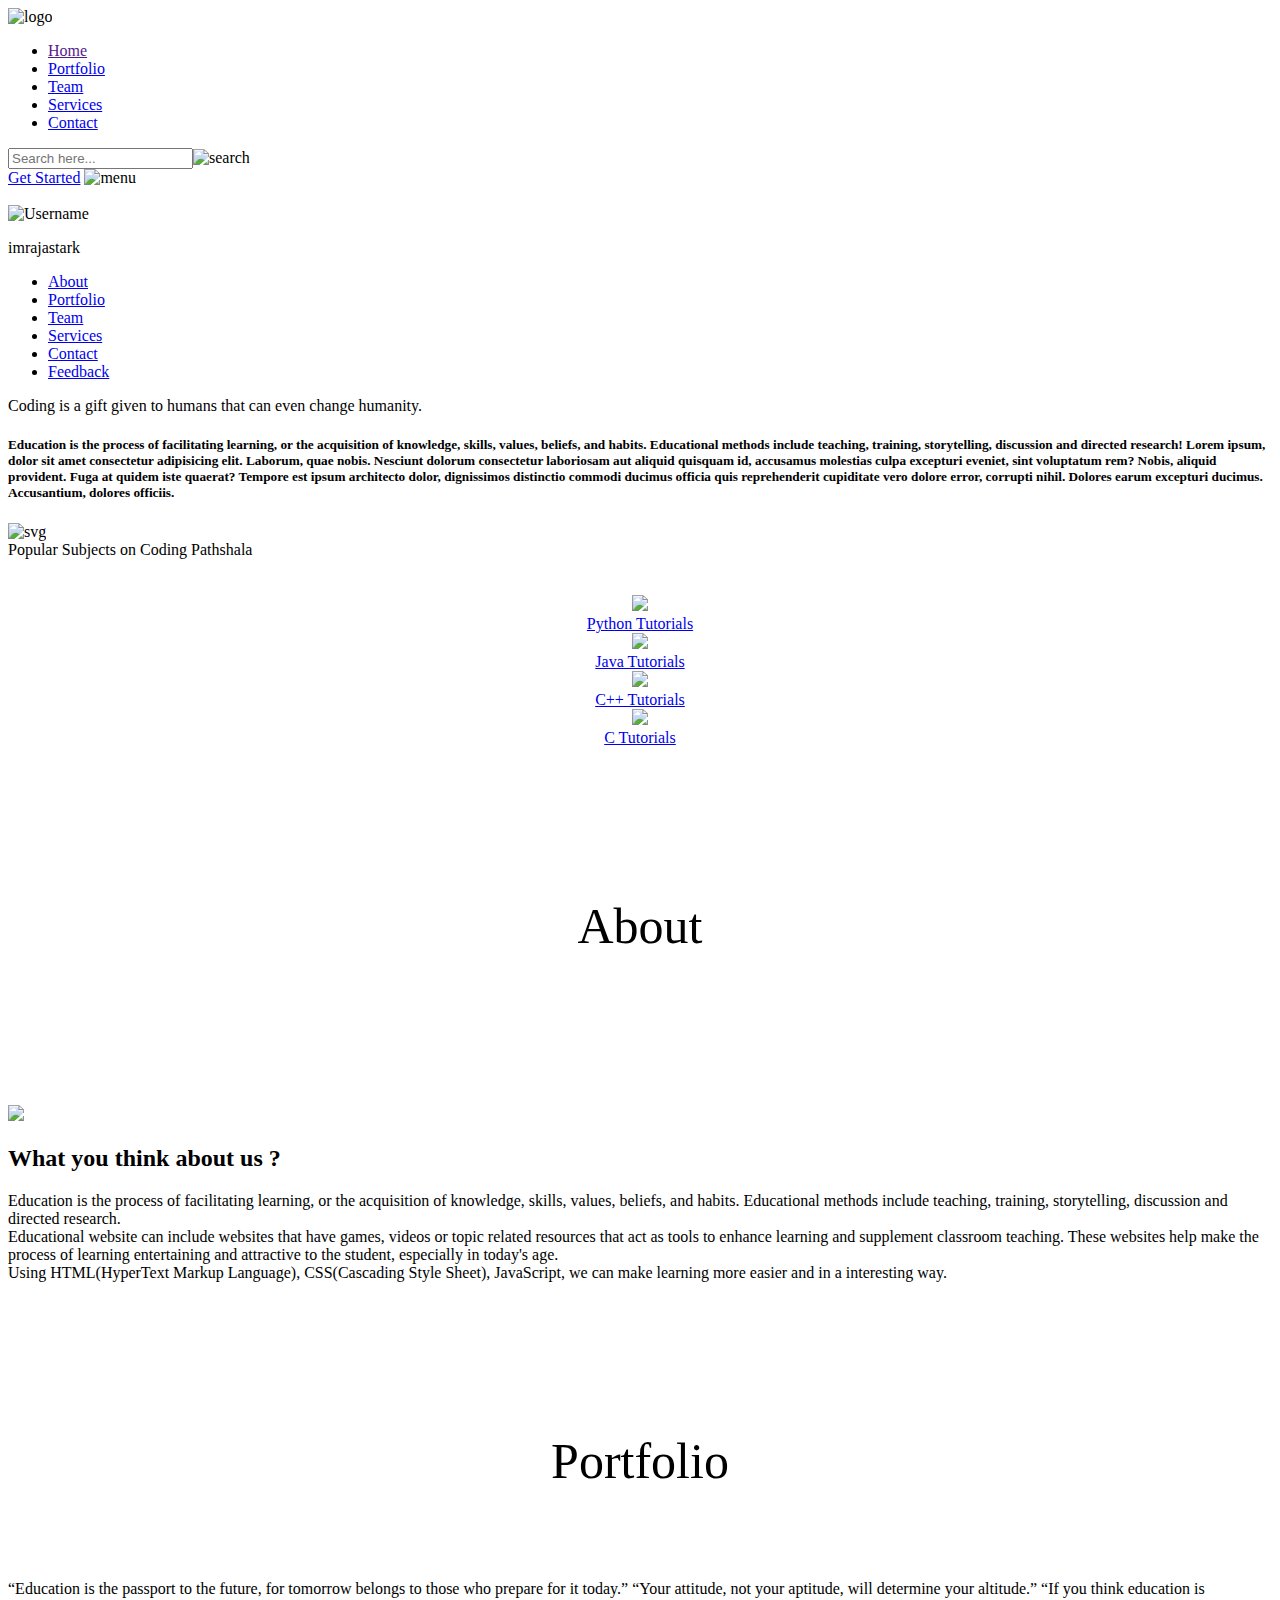
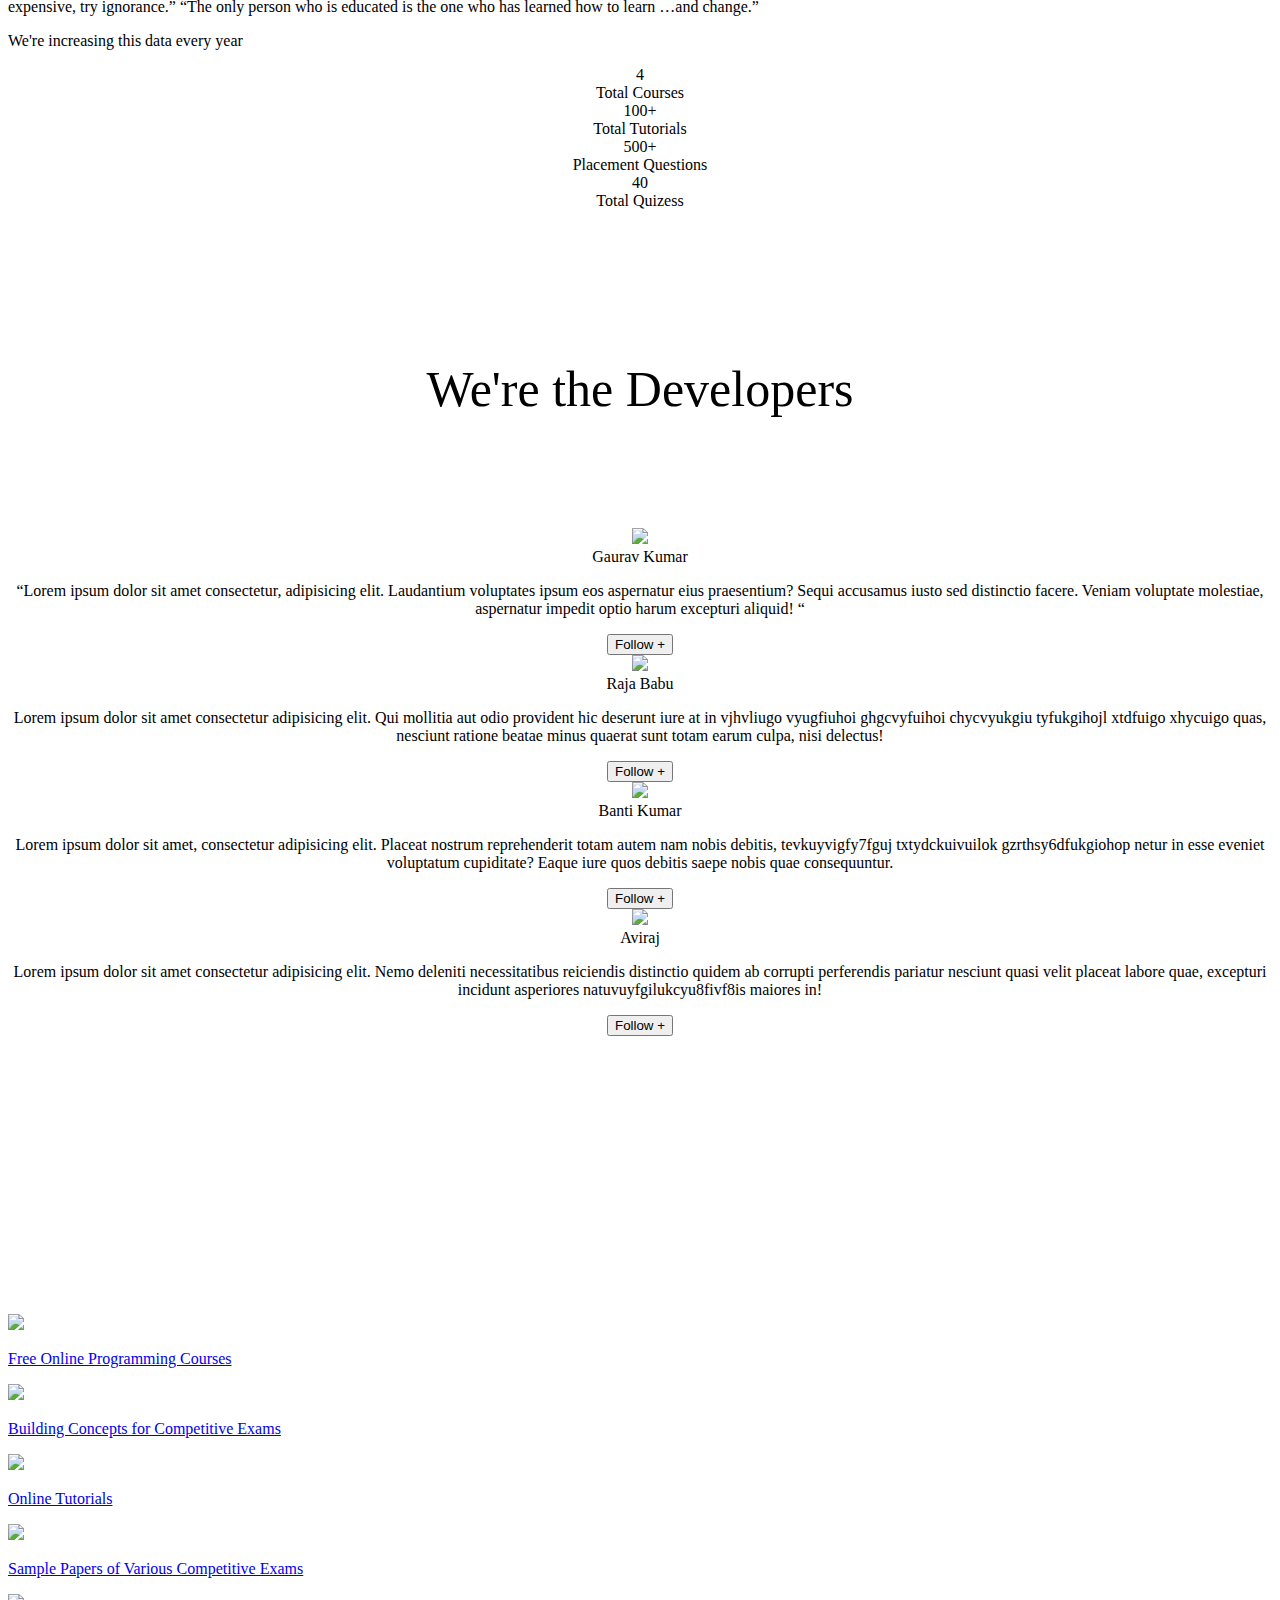
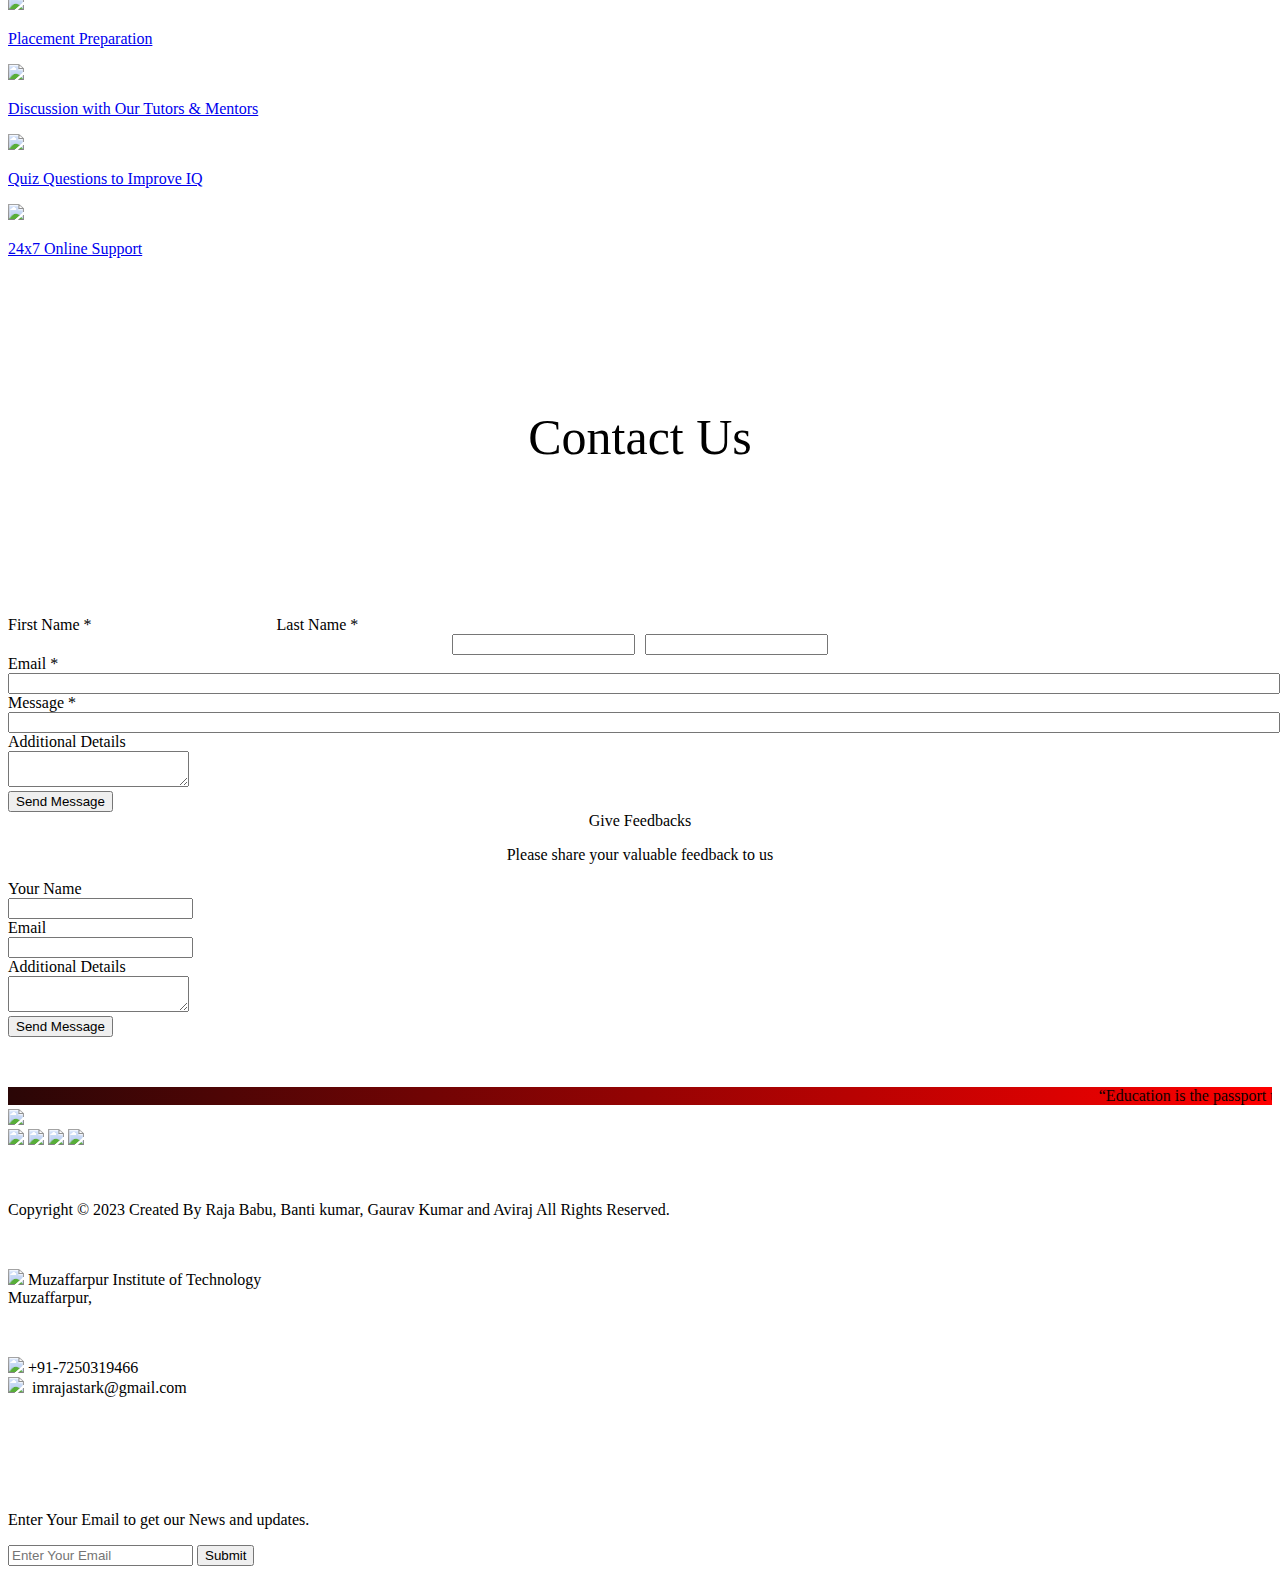
==== index.html @ 5ac7c415 "Create index.html" ====
<!DOCTYPE html>
<html lang="en">

<head>
	<link rel="shortcut icon" href="images/logo1.png" type="png">
	<meta charset="UTF-8">
	<meta http-equiv="X-UA-Compatible" content="IE=edge">
	<meta name="viewport" content="width=device-width, initial-scale=1.0">
	<title>Coding Pathshala</title>
	<link rel="stylesheet" href="style.css">
	<script type="text/javascript" src="fun.js"></script>
</head>

<body>
	<!-- Navigation Bar -->
	<header id="header">
		<nav>
			<div class="logo"><img src="images/logo1.png" alt="logo"></div>
			<ul>
				<li><a class="active" href="">Home</a></li>
				<li><a href="#portfolio_section">Portfolio</a></li>
				<li><a href="#team_section">Team</a></li>
				<li><a href="#services_section">Services</a></li>
				<li><a href="#contactus_section">Contact</a></li>
			</ul>
			<div class="srch"><input type="text" class="search" placeholder="Search here..."><img
					src="images/icons/search.png" alt="search" onclick=slide()></div>
			<a class="get-started" href="login.html">Get Started</a>
			<img src="images/icons/menu.png" class="menu" onclick="sideMenu(0)" alt="menu">
		</nav>

		<div class="side-menu" id="side-menu">
			<div class="close" onclick="sideMenu(1)"><img src="images/icons/close.png" alt=""></div>
			<div class="user">
				<img src="images/raja.jpg" alt="Username">
				<p>imrajastark</p>
			</div>
			<ul>
				<li><a href="#about_section">About</a></li>
				<li><a href="#portfolio_section">Portfolio</a></li>
				<li><a href="#team_section">Team</a></li>
				<li><a href="#services_section">Services</a></li>
				<li><a href="#contactus_section">Contact</a></li>
				<li><a href="#feedBACK">Feedback</a></li>
			</ul>
		</div>

		<div class="head-container">
			<div class="quote">
				<p>Coding is a gift given to humans that can even change humanity.</p>
				<h5>Education is the process of facilitating learning, or the acquisition of knowledge, skills, values,
					beliefs, and habits. Educational methods include teaching, training, storytelling, discussion and
					directed research! Lorem ipsum, dolor sit amet consectetur adipisicing elit. Laborum, quae nobis.
					Nesciunt dolorum consectetur laboriosam aut aliquid quisquam id, accusamus molestias culpa excepturi
					eveniet, sint voluptatum rem? Nobis, aliquid provident.
					Fuga at quidem iste quaerat? Tempore est ipsum architecto dolor, dignissimos distinctio commodi
					ducimus officia quis reprehenderit cupiditate vero dolore error, corrupti nihil. Dolores earum
					excepturi ducimus. Accusantium, dolores officiis.</h5>
			</div>
			<div class="svg-image">
				<img src="images/third.jpg" alt="svg">
			</div>
		</div>


	</header>

	<!-- Some Popular Subjects -->
	<div class="title">
		<span>Popular Subjects on Coding Pathshala</span>
	</div>
	<br><br>
	<!--<div class="course">
		<center>
			<div class="cbox">
				<div class="det"><a href="subjects/python.html"><img src="images/subjects/python.png">Python
						Programming</a>
				</div>
				<div class="det"><a href="subjects/java.html"><img src="images/subjects/java.png">Java Programming</a>
				</div>
				<div class="det"><a href="subjects/c.html"><img src="images/subjects/c.png">C Programming </a></div>
				<div class="det"><a href="subjects/c++.html"><img src="images/subjects/c++.png">C++ Programming</a>
				</div>
			</div>
		</center>
		<div class="cbox">
			<div class="det"><a href="subjects/computer_courses.html"><img src="images/courses/computer.png">DSA Sheet
				</a></div>
			<div class="det"><a href="subjects/computer_courses.html#data"><img src="images/courses/data.png">Placement
					Questions</a></div>
			<div class="det"><a href="subjects/computer_courses.html#algo"><img src="images/courses/algo.png">Must Do
					100 Q</a></div>
			<div class="det det-last"><a href="subjects/computer_courses.html#projects"><img
						src="images/courses/projects.png">Quizes</a></div>
		</div>-->
	<div class="ccard">
		<center>
			<div class="ccardbox">
				<div class="dcard">
					<div class="fpart"><img src="images/subjects/python.png"></div>
					<a href="#">
						<div class="spart">Python Tutorials</div>
					</a>
				</div>
				<div class="dcard">
					<div class="fpart"><img src="images/subjects/java.png"></div>
					<a href="#">
						<div class="spart">Java Tutorials</div>
					</a>
				</div>
				<div class="dcard">
					<div class="fpart"><img src="images/subjects/c++.png"></div>
					<a href="#">
						<div class="spart">C++ Tutorials </div>
					</a>
				</div>
				<div class="dcard">
					<div class="fpart"><img src="images/subjects/c.png"></div>
					<a href="#">
						<div class="spart">C Tutorials</div>
					</a>
				</div>
			</div>

	</div>

	<!-- ABOUT -->
	<div class="diffSection" id="about_section">
		<center>
			<p style="font-size: 50px; padding: 100px">About</p>
		</center>
		<div class="about-content">
			<div class="side-image">
				<img class="sideImage" src="images/second.png">
			</div>
			<div class="side-text">
				<h2>What you think about us ?</h2>
				<p>Education is the process of facilitating learning, or the acquisition of knowledge, skills, values,
					beliefs, and habits. Educational methods include teaching, training, storytelling, discussion and
					directed research.<br> Educational website can include websites that have games, videos or topic
					related resources that act as tools to enhance learning and supplement classroom teaching. These
					websites help make the process of learning entertaining and attractive to the student, especially in
					today's age. <br>Using HTML(HyperText Markup Language), CSS(Cascading Style Sheet), JavaScript, we
					can make learning more easier and in a interesting way.</p>
			</div>
		</div>
	</div>
	<!-- PORTFOLIO -->
	<div class="diffSection" id="portfolio_section">
		<center>
			<p style="font-size: 50px; padding: 100px; padding-bottom: 40px;">Portfolio</p>
		</center>
		<div class="content">
			<p>
				“Education is the passport to the future, for tomorrow belongs to those who prepare for it today.” “Your
				attitude, not your aptitude, will determine your altitude.” “If you think education is expensive, try
				ignorance.” “The only person who is educated is the one who has learned how to learn …and change.”
			</p>
		</div>
	</div>
	<div class="extra">
		<p>We're increasing this data every year</p>
		<div class="smbox">
			<span>
				<center>
					<div class="data">4</div>
					<div class="det">Total Courses</div>
				</center>
			</span>
			<span>
				<center>
					<div class="data">100+</div>
					<div class="det">Total Tutorials</div>
				</center>
			</span>
			<span>
				<center>
					<div class="data">500+</div>
					<div class="det">Placement Questions</div>
				</center>
			</span>
			<span>
				<center>
					<div class="data">40</div>
					<div class="det">Total Quizess</div>
				</center>
			</span>
		</div>
	</div>

	<!-- TEAM -->
	<div class="diffSection" id="team_section">
		<center>
			<p style="font-size: 50px; padding-top: 100px; padding-bottom: 60px;">We're the Developers</p>
		</center>
		<div class="totalcard">
			<div class="card" id="card1">
				<center><img src="images/gaurav.jpg"></center>
				<center>
					<div class="card-title">Gaurav Kumar</div>
					<div id="detail">
						<p>“Lorem ipsum dolor sit amet consectetur, adipisicing elit. Laudantium voluptates ipsum eos
							aspernatur eius praesentium? Sequi accusamus iusto sed distinctio facere. Veniam voluptate
							molestiae, aspernatur impedit optio harum excepturi aliquid! “</p>
						<div class="duty"></div>
						<a href="#" target="_blank"><button class="btn-gaurav">Follow +</button></a>
					</div>
				</center>
			</div>
			<div class="card" id="card2">
				<center><img src="images/raja.jpg"></center>
				<center>
					<div class="card-title">Raja Babu</div>
					<div id="detail">
						<p>Lorem ipsum dolor sit amet consectetur adipisicing elit. Qui mollitia aut odio provident hic
							deserunt iure at in vjhvliugo vyugfiuhoi ghgcvyfuihoi chycvyukgiu tyfukgihojl xtdfuigo
							xhycuigo quas, nesciunt ratione beatae minus quaerat sunt totam earum culpa, nisi
							delectus!</p>
						<div class="duty"></div>
						<a href="https://www.linkedin.com/in/raja-babu-5819911a7/" target="_blank"><button
								class="btn-raja">Follow +</button></a>
					</div>
				</center>
			</div>
			<div class="card" id="card3">
				<center><img src="images/teghla.jpg"></center>
				<center>
					<div class="card-title">Banti Kumar</div>
					<div id="detail">
						<p>Lorem ipsum dolor sit amet, consectetur adipisicing elit. Placeat nostrum reprehenderit totam
							autem nam nobis debitis, tevkuyvigfy7fguj txtydckuivuilok gzrthsy6dfukgiohop netur in esse
							eveniet voluptatum cupiditate? Eaque iure quos
							debitis saepe nobis quae consequuntur.</p>
						<div class="duty"></div>
						<a href="https://www.linkedin.com/in/banti-kumar-35289a16a/" target="_blank"><button
								class="btn-banti">Follow +</button></a>
					</div>
				</center>
			</div>
			<div class="card" id="card4">
				<center><img src="images/aviraj.jpg"></center>
				<center>
					<div class="card-title">Aviraj</div>
					<div id="detail">
						<p>Lorem ipsum dolor sit amet consectetur adipisicing elit. Nemo deleniti necessitatibus
							reiciendis distinctio quidem ab corrupti perferendis pariatur nesciunt quasi velit placeat
							labore quae, excepturi incidunt asperiores natuvuyfgilukcyu8fivf8is maiores in!</p>
						<div class="duty"></div>
						<a href="https://www.linkedin.com/in/aviraj-982b0bab/" target="_blank"><button
								class="btn-aviraj">Follow +</button></a>
					</div>
				</center>
			</div>
		</div>
	</div>

	<!-- SERVICES -->
	<div class="service-swipe">
		<div class="diffSection" id="services_section">
			<center>
				<p style="font-size: 50px; padding: 80px; padding-bottom: 40px; color:white;">Services</p>
			</center>
		</div>
		<a href="#">
			<div class="s-card"><img src="images/icons/onilnecourses.jpg">
				<p>Free Online Programming Courses</p>
			</div>
		</a>
		<a href="#">
			<div class="s-card"><img src="images/icons/concepts.png">
				<p>Building Concepts for Competitive Exams</p>
			</div>
		</a>
		<a href="#">
			<div class="s-card"><img src="images/icons/tut.jpg">
				<p>Online Tutorials</p>
			</div>
		</a>
		<a href="#">
			<div class="s-card"><img src="images/icons/papers.png">
				<p>Sample Papers of Various Competitive Exams</p>
			</div>
		</a>
		<a href="#">
			<div class="s-card"><img src="images/icons/placement.png">
				<p>Placement Preparation</p>
			</div>
		</a>
		<a href="#contactus_section">
			<div class="s-card"><img src="images/icons/discussion.jpg">
				<p>Discussion with Our Tutors & Mentors</p>
			</div>
		</a>
		<a href="#">
			<div class="s-card"><img src="images/icons/quiz.webp">
				<p>Quiz Questions to Improve IQ</p>
			</div>
		</a>
		<a href="#">
			<div class="s-card"><img src="images/icons/support.png">
				<p>24x7 Online Support</p>
			</div>
		</a>
	</div>
	<!-- CONTACT US -->
	<div class="diffSection" id="contactus_section">
		<center>
			<p style="font-size: 50px; padding: 100px">Contact Us</p>
		</center>
		<div class="csec"></div>
		<div class="back-contact">
			<div class="cc">
				<form action="mailto:imrajastark@gmail.com" method="post" enctype="text/plain">
					<label>First Name <span class="imp">*</span></label><label style="margin-left: 185px">Last Name
						<span class="imp">*</span></label><br>
					<center>
						<input type="text" name="" style="margin-right: 10px; width: 175px" required="required"><input
							type="text" name="lname" style="width: 175px" required="required"><br>
					</center>
					<label>Email <span class="imp">*</span></label><br>
					<input type="email" name="mail" style="width: 100%" required="required"><br>
					<label>Message <span class="imp">*</span></label><br>
					<input type="text" name="message" style="width: 100%" required="required"><br>
					<label>Additional Details</label><br>
					<textarea name="addtional"></textarea><br>
					<button type="submit" id="csubmit">Send Message</button>
				</form>
			</div>
		</div>
	</div>

	<!-- FEEDBACK -->
	<div class="title2" id="feedBACK">
		<center><span>Give Feedbacks</span></center>
		<div class="shortdesc2">
			<center>
				<p>Please share your valuable feedback to us</p>
			</center>
		</div>
	</div>

	<div class="feedbox">
		<div class="feed">
			<form action="mailto:imrajastark@gmail.com" method="post" enctype="text/plain">
				<label>Your Name</label><br>
				<input type="text" name="" class="fname" required="required"><br>
				<label>Email</label><br>
				<input type="email" name="mail" required="required"><br>
				<label>Additional Details</label><br>
				<textarea name="addtional"></textarea><br>
				<button type="submit" id="csubmit">Send Message</button>
			</form>
		</div>
	</div>

	<!-- Sliding Information -->
	<marquee style="background: linear-gradient(to right,rgb(42, 6, 6), red ); margin-top: 50px;" direction="left"
		onmouseover="this.stop()" onmouseout="this.start()" scrollamount="18">
		<div class="marqu">“Education is the passport to the future, for tomorrow belongs to those who prepare for it
			today.” “Your attitude, not your aptitude, will determine your altitude.” “If you think education is
			expensive, try ignorance.” “The only person who is educated is the one who has learned how to learn …and
			change.”</div>
	</marquee>
	<!-- FOOTER -->
	<footer>
		<div class="footer-container">
			<div class="left-col">
				<img src="images/logo1.png" style="width: 200px;">
				<div class="logo"></div>
				<div class="social-media">
					<a href="#"><img src="images/icons/fb.webp"></a>
					<a href="#"><img src="images/icons/insta.webp"></a>
					<a href="#"><img src="images/icons/twitter.png"></a>
					<a href="#"><img src="images/icons/linkedin.png"></a>
				</div><br><br>
				<p class="rights-text">Copyright © 2023 Created By Raja Babu, Banti kumar, Gaurav Kumar and Aviraj All
					Rights Reserved.</p>
				<br>
				<p class="loc"><img src="images/icons/location.png"> Muzaffarpur Institute of Technology<br>Muzaffarpur,
					<Bihar-842003></Bihar-842003>
				</p>
				<br>
				<p class="phone"><img src="images/icons/phone.svg"> +91-7250319466<br><img
						src="images/icons/email.svg">&nbsp;
					imrajastark@gmail.com</p>
			</div>
			<div class="right-col">
				<h1 style="color: #fff">Latest Notifications</h1>
				<div class="border"></div><br>
				<p>Enter Your Email to get our News and updates.</p>
				<form class="newsletter-form">
					<input class="txtb" type="email" placeholder="Enter Your Email">
					<input class="btn" type="submit" value="Submit">
				</form>
			</div>
		</div>
	</footer>

</body>

</html>
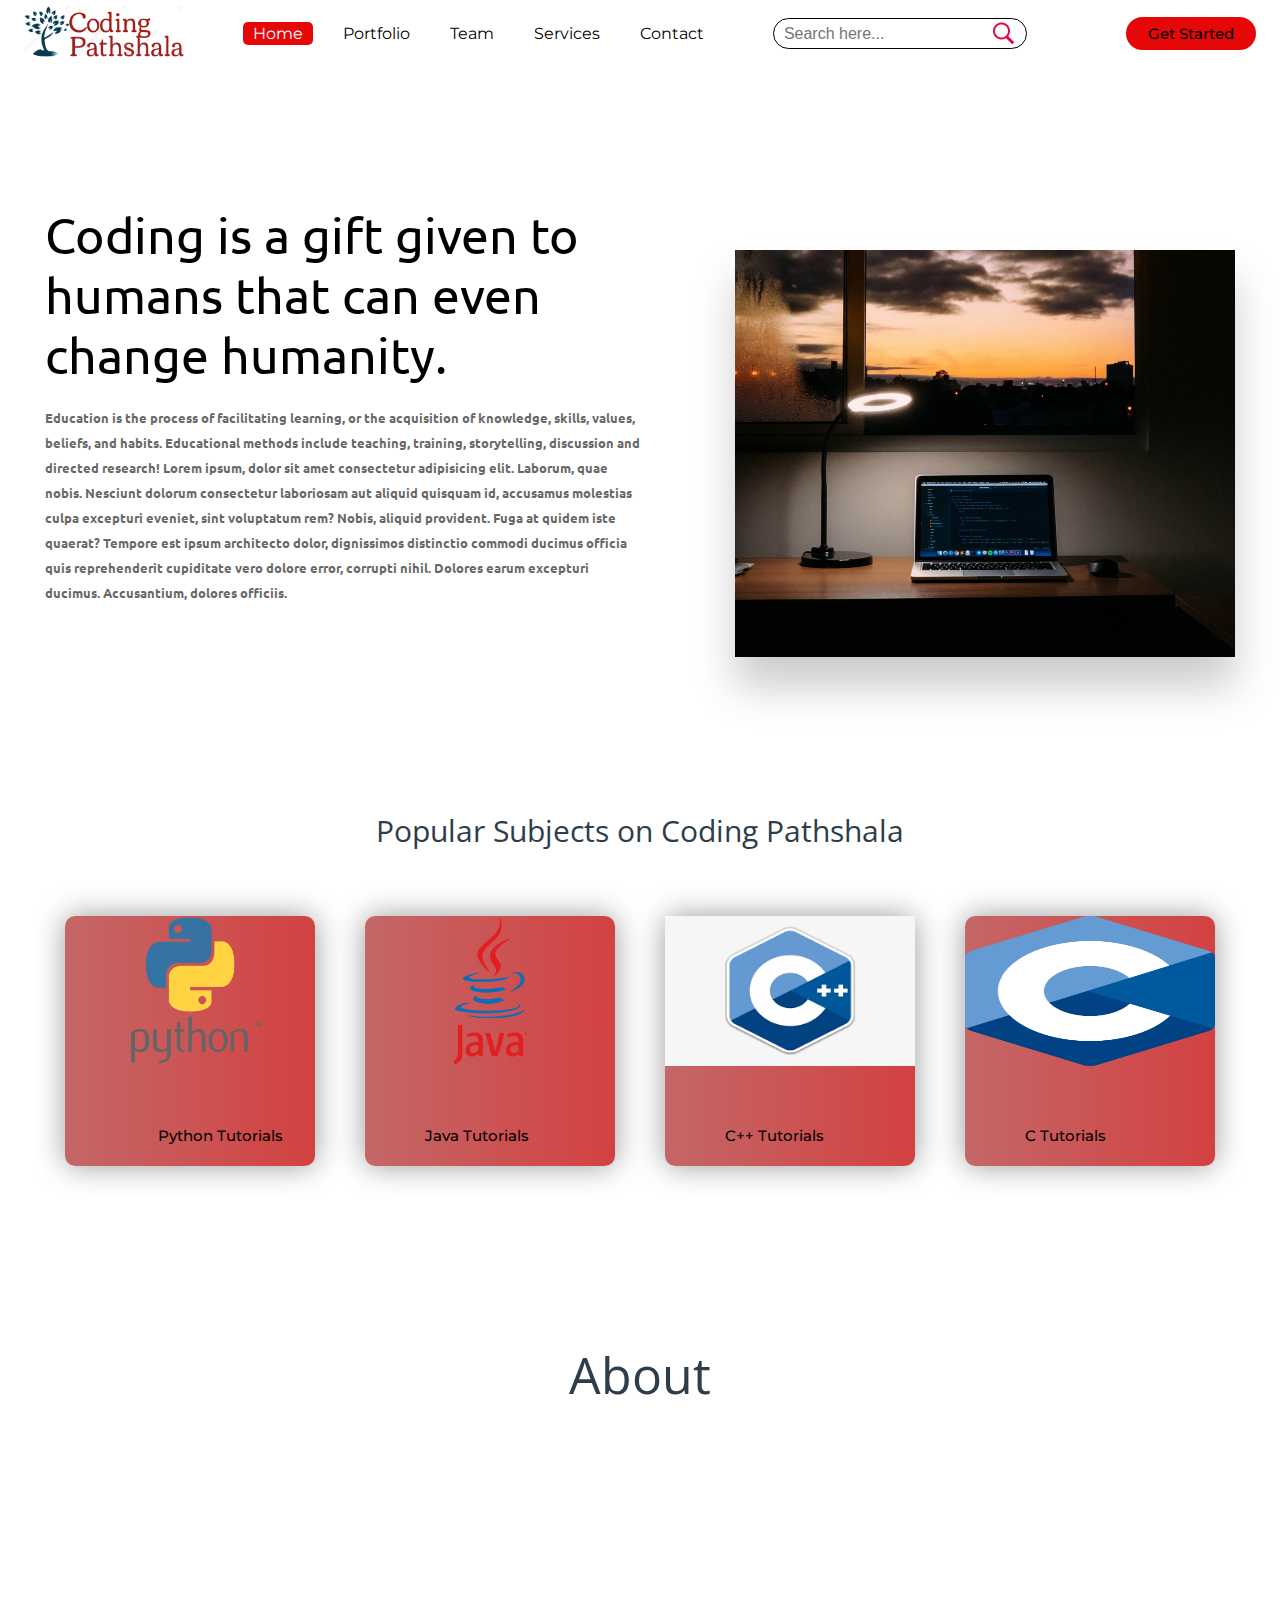
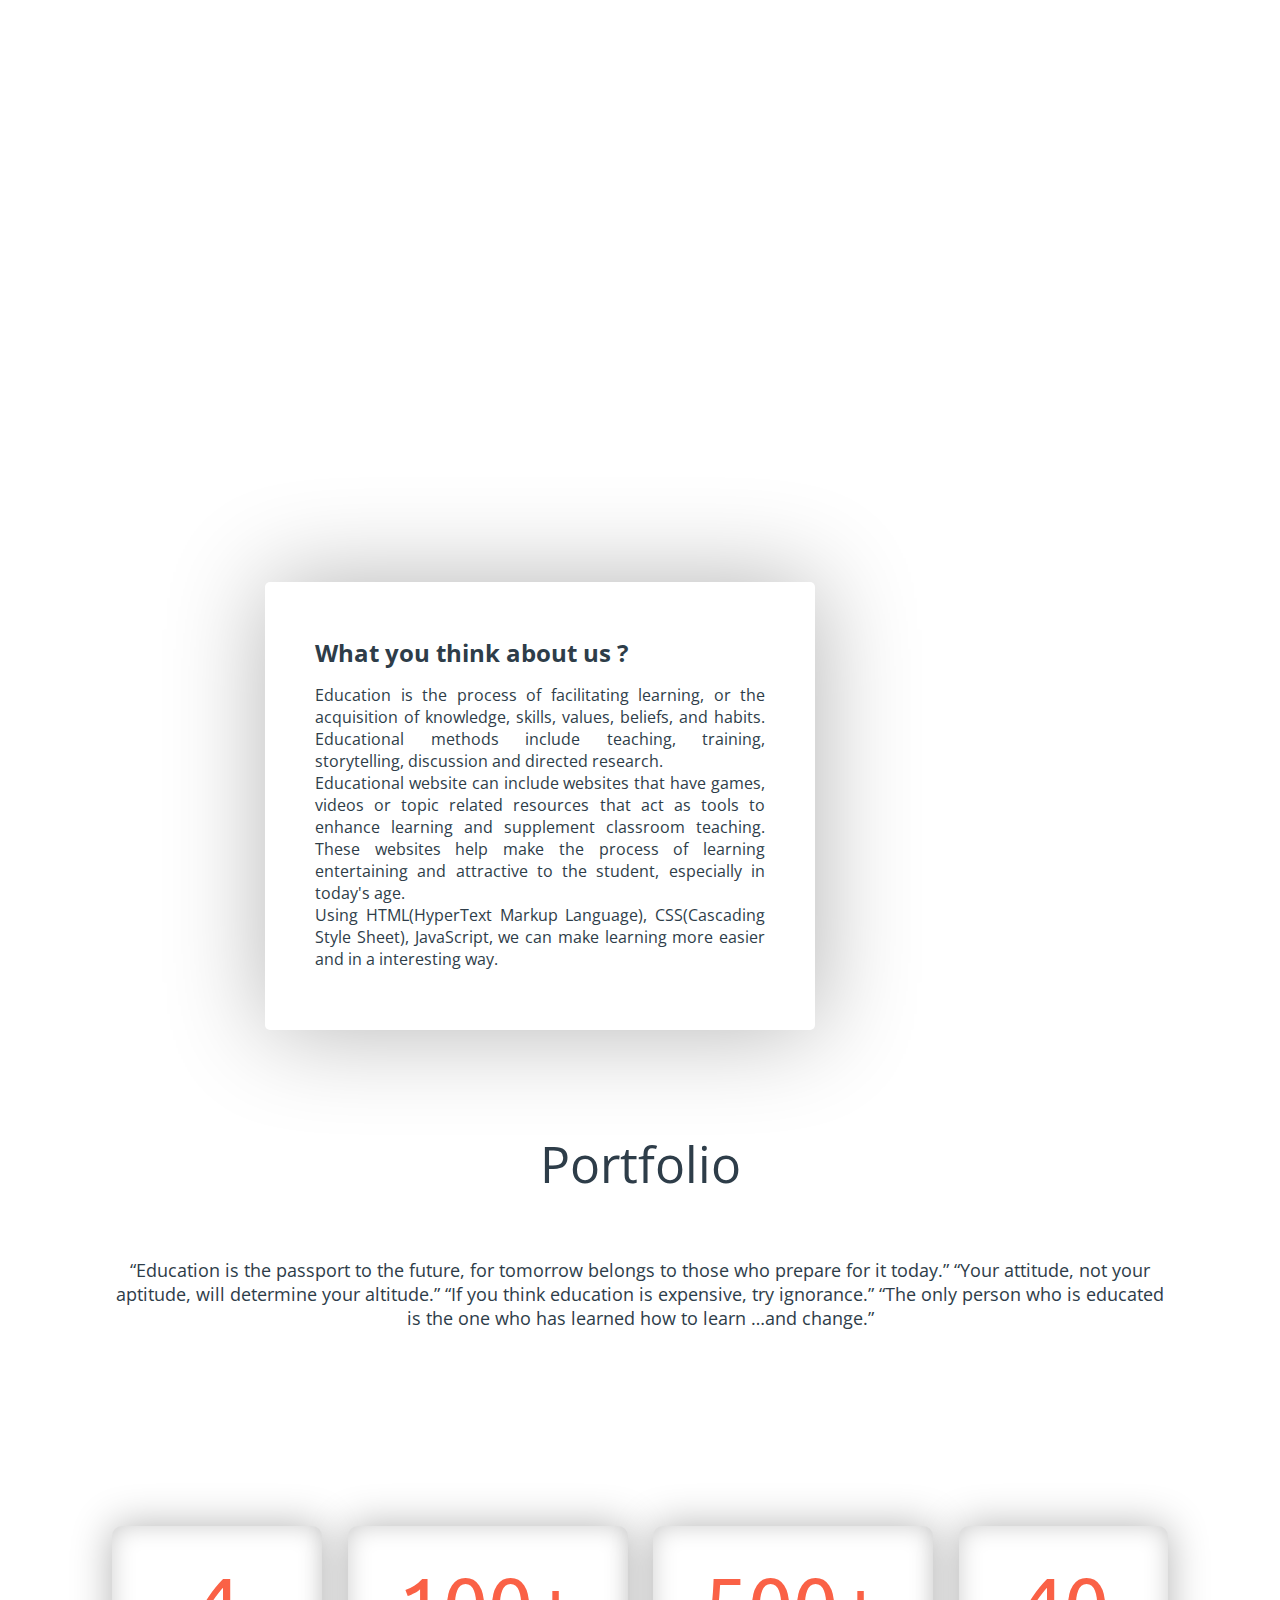
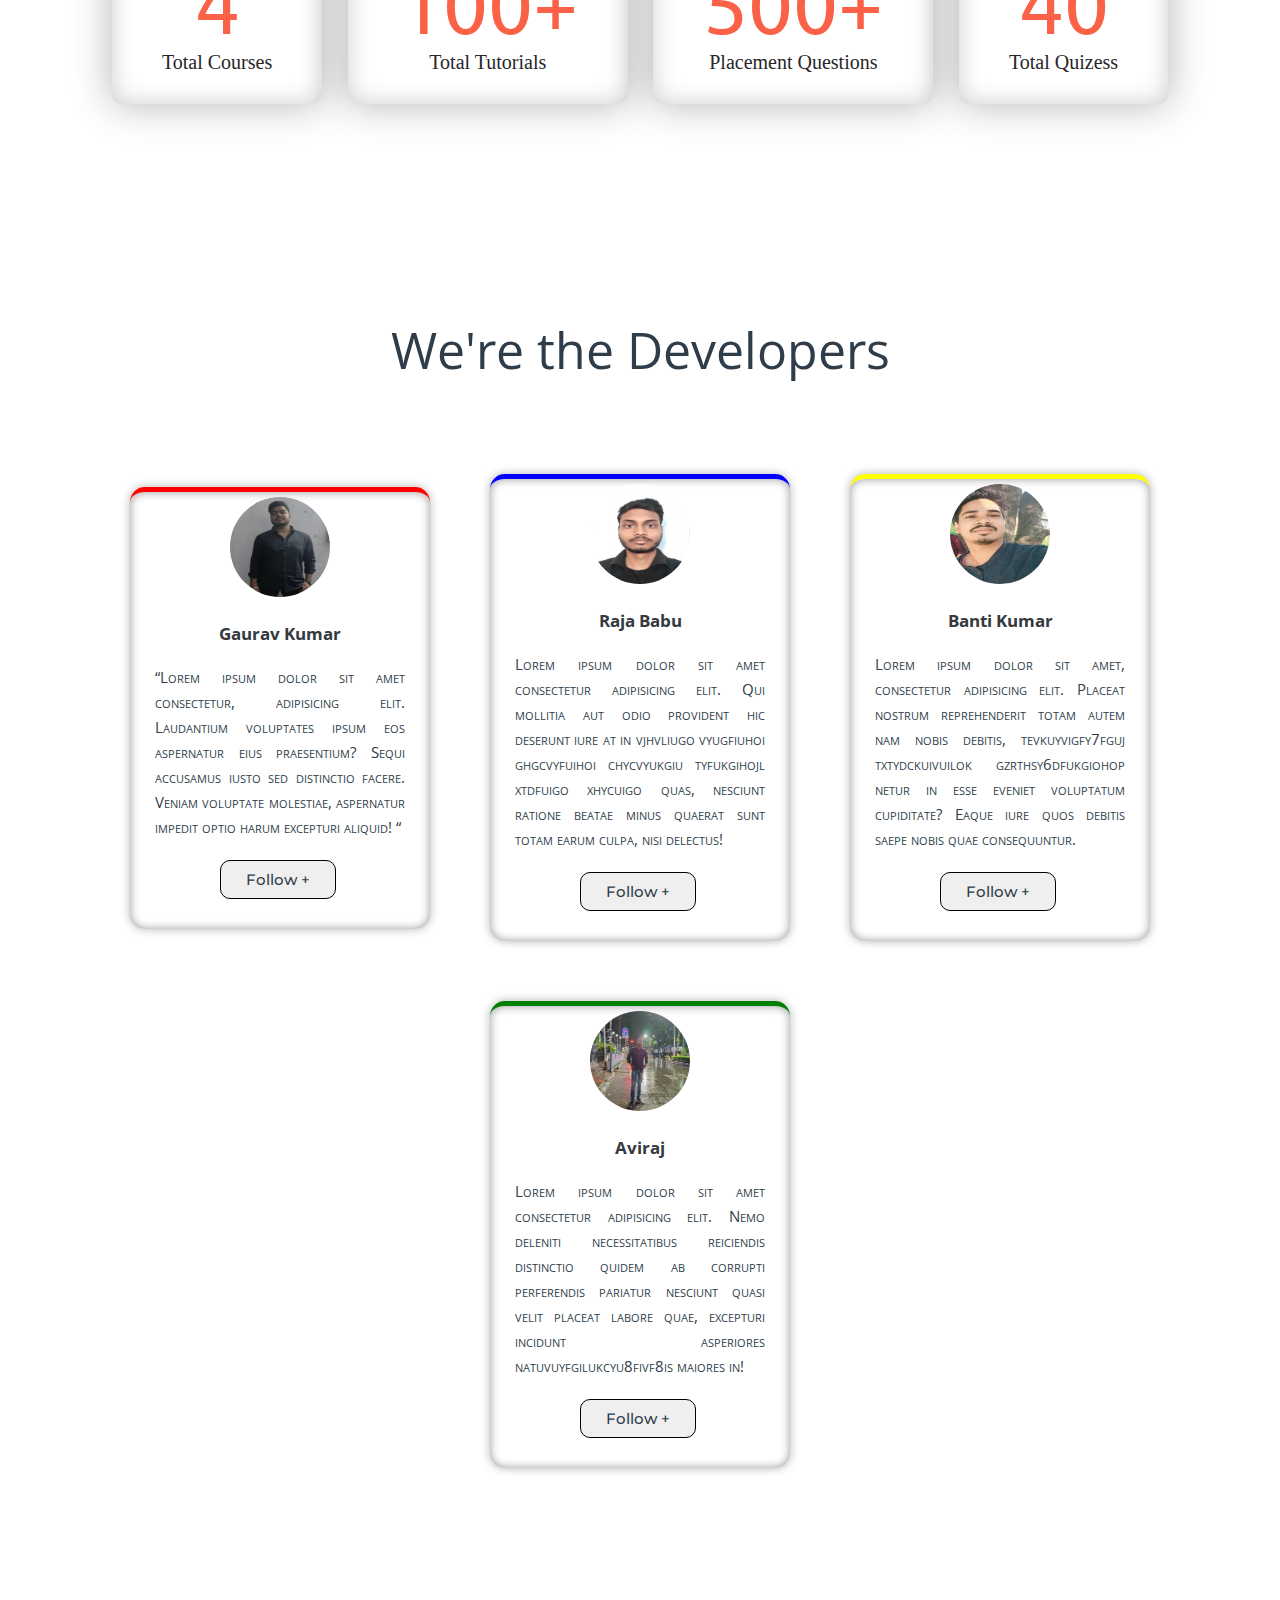
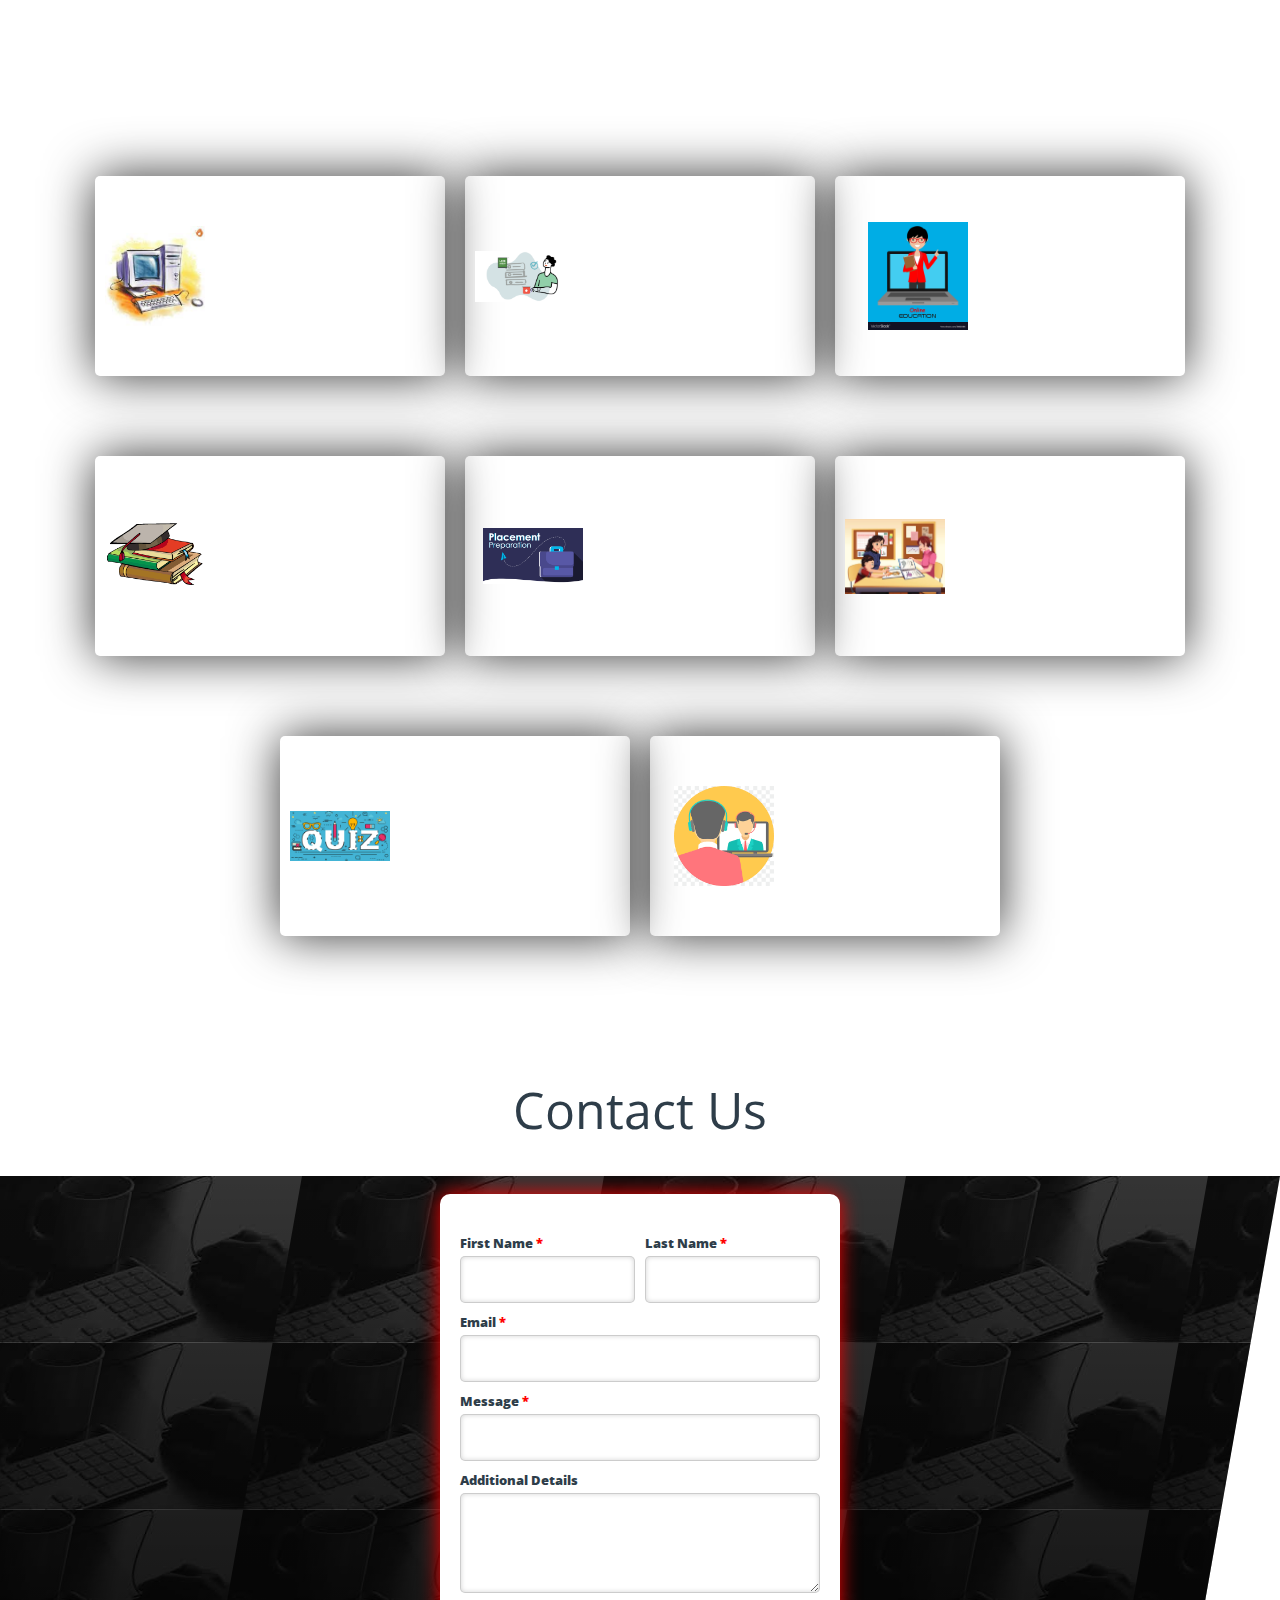
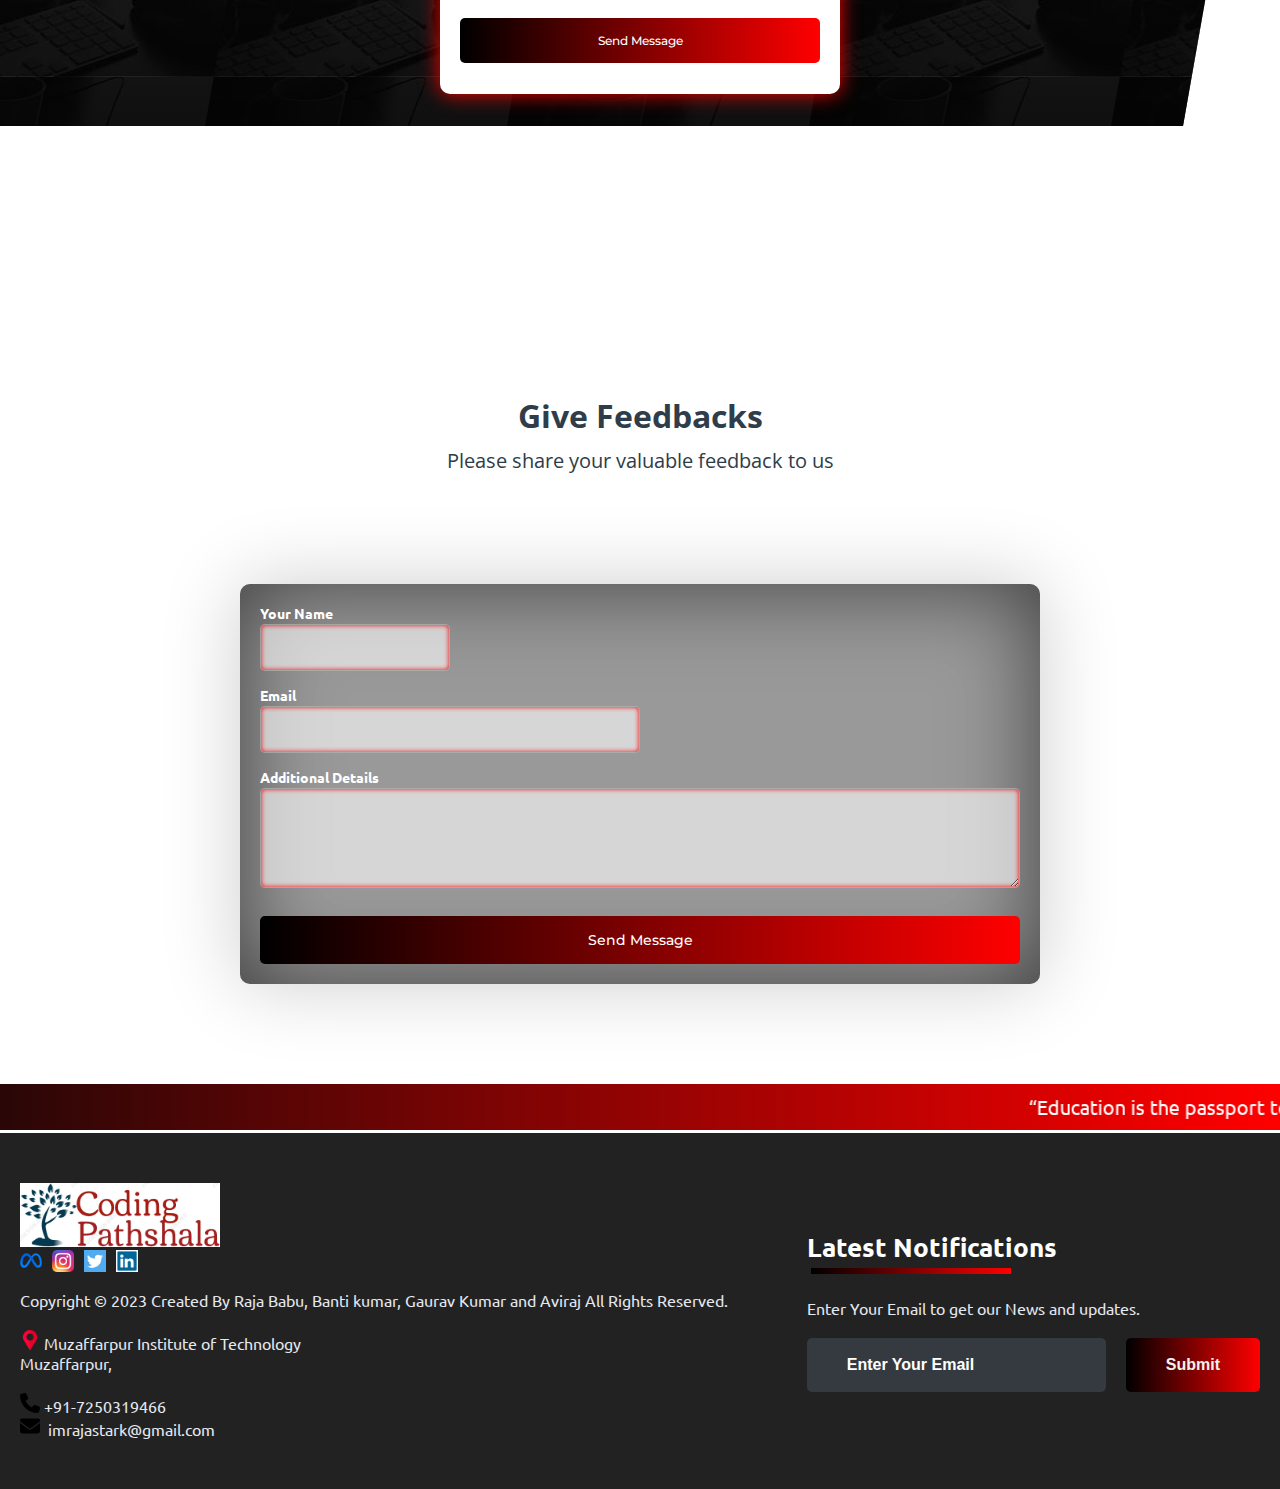
==== commit c4d5f97d: "Update index.html" ====
--- a/index.html
+++ b/index.html
@@ -14,37 +14,38 @@
 <body>
 	<!-- Navigation Bar -->
 	<header id="header">
-		<nav>
-			<div class="logo"><img src="images/logo1.png" alt="logo"></div>
-			<ul>
-				<li><a class="active" href="">Home</a></li>
-				<li><a href="#portfolio_section">Portfolio</a></li>
-				<li><a href="#team_section">Team</a></li>
-				<li><a href="#services_section">Services</a></li>
-				<li><a href="#contactus_section">Contact</a></li>
-			</ul>
-			<div class="srch"><input type="text" class="search" placeholder="Search here..."><img
-					src="images/icons/search.png" alt="search" onclick=slide()></div>
-			<a class="get-started" href="login.html">Get Started</a>
-			<img src="images/icons/menu.png" class="menu" onclick="sideMenu(0)" alt="menu">
-		</nav>
-
-		<div class="side-menu" id="side-menu">
-			<div class="close" onclick="sideMenu(1)"><img src="images/icons/close.png" alt=""></div>
-			<div class="user">
-				<img src="images/raja.jpg" alt="Username">
-				<p>imrajastark</p>
-			</div>
-			<ul>
-				<li><a href="#about_section">About</a></li>
-				<li><a href="#portfolio_section">Portfolio</a></li>
-				<li><a href="#team_section">Team</a></li>
-				<li><a href="#services_section">Services</a></li>
-				<li><a href="#contactus_section">Contact</a></li>
-				<li><a href="#feedBACK">Feedback</a></li>
-			</ul>
-		</div>
-
+		<header class="top">
+			<nav>
+				<div class="logo"><a href="index.html"><img src="images/logo1.png" alt="logo"></a></div>
+				<ul>
+					<li><a class="active" href="">Home</a></li>
+					<li><a href="#portfolio_section">Portfolio</a></li>
+					<li><a href="#team_section">Team</a></li>
+					<li><a href="#services_section">Services</a></li>
+					<li><a href="#contactus_section">Contact</a></li>
+				</ul>
+				<div class="srch"><input type="text" class="search" placeholder="Search here..."><img
+						src="images/icons/search.png" alt="search" onclick=slide()></div>
+				<a class="get-started" href="login.html">Get Started</a>
+				<img src="images/icons/menu.png" class="menu" onclick="sideMenu(0)" alt="menu">
+			</nav>
+
+			<div class="side-menu" id="side-menu">
+				<div class="close" onclick="sideMenu(1)"><img src="images/icons/close.png" alt=""></div>
+				<div class="user">
+					<img src="images/raja.jpg" alt="Username">
+					<p>imrajastark</p>
+				</div>
+				<ul>
+					<li><a href="#about_section">About</a></li>
+					<li><a href="#portfolio_section">Portfolio</a></li>
+					<li><a href="#team_section">Team</a></li>
+					<li><a href="#services_section">Services</a></li>
+					<li><a href="#contactus_section">Contact</a></li>
+					<li><a href="#feedBACK">Feedback</a></li>
+				</ul>
+			</div>
+		</header>
 		<div class="head-container">
 			<div class="quote">
 				<p>Coding is a gift given to humans that can even change humanity.</p>
@@ -66,58 +67,36 @@
 	</header>
 
 	<!-- Some Popular Subjects -->
-	<div class="title">
+	<div class="title" >
 		<span>Popular Subjects on Coding Pathshala</span>
 	</div>
 	<br><br>
-	<!--<div class="course">
-		<center>
-			<div class="cbox">
-				<div class="det"><a href="subjects/python.html"><img src="images/subjects/python.png">Python
-						Programming</a>
-				</div>
-				<div class="det"><a href="subjects/java.html"><img src="images/subjects/java.png">Java Programming</a>
-				</div>
-				<div class="det"><a href="subjects/c.html"><img src="images/subjects/c.png">C Programming </a></div>
-				<div class="det"><a href="subjects/c++.html"><img src="images/subjects/c++.png">C++ Programming</a>
-				</div>
-			</div>
-		</center>
-		<div class="cbox">
-			<div class="det"><a href="subjects/computer_courses.html"><img src="images/courses/computer.png">DSA Sheet
-				</a></div>
-			<div class="det"><a href="subjects/computer_courses.html#data"><img src="images/courses/data.png">Placement
-					Questions</a></div>
-			<div class="det"><a href="subjects/computer_courses.html#algo"><img src="images/courses/algo.png">Must Do
-					100 Q</a></div>
-			<div class="det det-last"><a href="subjects/computer_courses.html#projects"><img
-						src="images/courses/projects.png">Quizes</a></div>
-		</div>-->
 	<div class="ccard">
 		<center>
 			<div class="ccardbox">
 				<div class="dcard">
-					<div class="fpart"><img src="images/subjects/python.png"></div>
-					<a href="#">
-						<div class="spart">Python Tutorials</div>
+					<a href="python.html" target="_blank">
+						<div class="fpart"><img src="images/subjects/python.png"></div>
+
+						<center><div class="spart">Python Tutorials</div></center>
 					</a>
 				</div>
 				<div class="dcard">
 					<div class="fpart"><img src="images/subjects/java.png"></div>
-					<a href="#">
-						<div class="spart">Java Tutorials</div>
+					<a href="java.html" target="_blank">
+						<center><div class="spart">Java Tutorials</div></center>
 					</a>
 				</div>
 				<div class="dcard">
 					<div class="fpart"><img src="images/subjects/c++.png"></div>
-					<a href="#">
-						<div class="spart">C++ Tutorials </div>
+					<a href="c++.html" target="_blank">
+						<center><div class="spart">C++ Tutorials </div></center>
 					</a>
 				</div>
 				<div class="dcard">
 					<div class="fpart"><img src="images/subjects/c.png"></div>
-					<a href="#">
-						<div class="spart">C Tutorials</div>
+					<a href="c.html" target="_blank">
+						<center><div class="spart">C Tutorials</div></center>
 					</a>
 				</div>
 			</div>
@@ -127,11 +106,11 @@
 	<!-- ABOUT -->
 	<div class="diffSection" id="about_section">
 		<center>
-			<p style="font-size: 50px; padding: 100px">About</p>
+			<p style="font-size: 50px; padding-top: 150px;">About</p>
 		</center>
 		<div class="about-content">
 			<div class="side-image">
-				<img class="sideImage" src="images/second.png">
+				<img class="sideImage" src="images/front.jpg">
 			</div>
 			<div class="side-text">
 				<h2>What you think about us ?</h2>
@@ -145,6 +124,7 @@
 			</div>
 		</div>
 	</div>
+
 	<!-- PORTFOLIO -->
 	<div class="diffSection" id="portfolio_section">
 		<center>
--- a/style.css
+++ b/style.css
@@ -0,0 +1,965 @@
+@import url('https://fonts.googleapis.com/css2?family=Ubuntu:wght@300&display=swap');
+@import url('https://fonts.googleapis.com/css?family=Montserrat:500&display=swap');
+@import url('https://fonts.googleapis.com/css?family=Dancing+Script&display=swap');
+@import url('https://fonts.googleapis.com/css?family=Open+Sans&display=swap');
+
+* {
+    box-sizing: border-box;
+    margin: 0;
+    padding: 0;
+}
+
+html {
+    scroll-behavior: smooth;
+}
+
+body {
+    background: white;
+    font-family: 'Ubuntu', sans-serif;
+}
+
+.logo img {
+    width: 160px;
+    cursor: pointer;
+    transition: all 1s;
+}
+
+nav {
+
+    top: 0;
+    position: fixed;
+    display: flex;
+    width: 100%;
+    z-index: 1000;
+    background: white;
+    justify-content: space-around;
+    transition: 1.5s;
+    align-items: center;
+    font-size: 16px;
+    font-weight: 800;
+
+}
+
+nav ul {
+    display: flex;
+    align-items: center;
+    padding-top: 15px;
+    padding-bottom: 15px;
+}
+
+nav ul li {
+    list-style: none;
+    margin: 7px 10px;
+}
+
+nav ul li a {
+    padding: 2px 10px;
+    color: black;
+    cursor: pointer;
+    transition: .5s;
+    text-decoration: none;
+    font-size: 16px;
+    font-weight: 400;
+
+}
+
+nav ul li a:hover {
+    color: #fff;
+    border-radius: 5px;
+    background: #e60808;
+}
+
+.active {
+    color: #fff;
+    border-radius: 5px;
+    background: #e60808;
+}
+.srch {
+	padding: 2px 10px;
+	display: flex;
+	/* align-items: center; */
+	justify-content: center;
+	/* background: #0066ff; */
+	border: 1px solid;
+	border-radius: 20px;
+}
+.srch img {
+	width: 25px;
+	cursor: pointer;
+    color: white;
+}
+.srch .search {
+	/* padding: 2px 10px; */
+	outline: none;
+	border: none;
+	background: transparent;
+    font-size: 16px;
+    color: white;
+}
+
+.get-started {
+	margin-left: 50px;
+	padding: 5px 20px;
+	border: 2px solid #e60808;
+	border-radius: 20px;
+	text-decoration: none;
+	
+	transition: .5s;
+	background-color: #e60808;
+	color: black;
+}
+.get-started:hover {
+    color: #fff;
+    border-radius: 5px;
+    background: #e60808;
+}
+a, button {
+	float: left;
+	font-family: "Montserrat", "Ubuntu";
+	font-weight: 500;
+	font-size: 15px;
+	color: #2E3D49;
+	display: block;
+	text-decoration: none;
+	text-align: center;
+	}
+	
+/* Container */
+.head-container {
+	margin-top: 250px;
+	display: flex;
+	flex-wrap: wrap;
+	align-items: center;
+	justify-content: space-around;
+}
+.quote {
+	width: 600px;
+	transform: translateY(-50px);
+}
+.quote h5 {
+	margin-top: 20px;
+	color: #0009;
+	line-height: 25px;
+}
+.quote p {
+	font-size: 50px;
+	color: black;
+}
+.svg-image img{
+	width: 500px;
+	filter: drop-shadow(0 30px 20px rgba(0,0,0,0.2));
+}
+
+/* SIDE MENU */
+.menu {
+	cursor: pointer;
+	width: 25px;
+	display: none;
+}
+.side-menu {
+	width: 100%;
+	height: 100%;
+	background:  #e60808;
+	position: absolute;
+	top: 0;
+	transition: .8s;
+	z-index: 2000;
+	transform: translateX(-100%);
+}
+.side-menu ul {
+	margin-top: 35%;
+	display: flex;
+	flex-direction: column;
+	justify-content: center;
+	/* background: #FA4B37; */
+}
+.side-menu ul li {
+	list-style: none;
+	/* background: #009900; */
+	display: flex;
+	justify-content: center;
+	align-items: center;
+	/* border-bottom: 1px solid #fff; */
+	/* padding: 10px 0px; */
+}
+.side-menu ul li:hover a{
+	background: #fff;
+	color: #DF2771;
+}
+.side-menu ul li a{
+	color: #FFF;
+	width: 100%;
+	font-size: 1em;
+	/* background: #2E3D49; */
+	text-decoration: none;
+	padding: 15px 0px;
+}
+.close img{
+	float: right;
+	width: 35px;
+	cursor: pointer;
+	margin: 10px;
+}
+.user {
+	display: flex;
+	justify-content: center;
+	align-items: center;
+	margin-top: 10%;
+}
+.user img {
+	width: 60px;
+	border-radius: 50%;
+	border: 2px solid #fff;
+	filter: drop-shadow(0 10px 20px #0004);
+	margin-right: 30px;
+	cursor: pointer;
+}
+.user p {
+	color: #fff;
+	cursor: pointer;
+}
+.user img, .user p {
+	opacity: 1;
+}
+/*Common things in all sections*/
+#about_section, #portfolio_section, #team_section, #services_section, #contactus_section {
+	font-family: 'Open Sans', sans-serif;
+	color: #2E3D49;
+	position: relative;
+}
+.diffSection {
+	width: 100%;
+	/*position: relative;*/
+	justify-content: center;
+	align-items: center;
+}
+.diffSection .content {
+	margin: 10px;
+	text-align: center;
+	padding: 10px 100px;
+	font-size: 1.1em;
+}
+
+
+/*Title of Subjects*/
+.title {
+    margin-top: 150px; 
+   font-family: 'Open Sans', sans-serif;
+   font-size: 30px;
+   text-align: center;
+   color: #2E3D49;
+}
+/*Subjects*/
+/*.cbox {
+	position: relative;
+	width: 100%;
+	display: inline-flex;
+	flex-wrap: wrap;
+	justify-content: center;
+}
+.cbox .det {
+	width: 250px;
+	height: 80px;
+	margin: 10px;
+	background: #fff;
+	cursor: pointer;
+}
+.cbox .det a{
+	justify-content: space-around;
+	width: 250px;
+	padding: 28px;
+	border-radius: 10px;
+	border: 1px solid #FA4B37;
+	font-size: 15px;
+	color: #272529;
+	font-family: cursive;
+	text-decoration: none;
+}
+.cbox .det a:hover {
+	background: linear-gradient(to right, #FA4B37, #DF2771);
+	color: white;
+}
+.cbox .det a:hover img{
+	filter: brightness(100);
+}
+.cbox img {
+	width: 20px;
+	margin-right: 20px;
+}
+.cbox {
+	position: relative;
+	width: 100%;
+	display: inline-flex;
+	flex-wrap: wrap;
+	justify-content: center;
+}
+.cbox .det {
+	width: 250px;
+	height: 80px;
+	margin: 10px;
+	background: #fff;
+	cursor: pointer;
+}
+.cbox .det a{
+	justify-content: space-around;
+	width: 250px;
+	padding: 28px;
+	border-radius: 10px;
+	border: 1px solid #FA4B37;
+	font-size: 15px;
+	color: #272529;
+	font-family: cursive;
+	text-decoration: none;
+}
+.cbox .det a:hover {
+	background: linear-gradient(to right, #FA4B37, #DF2771);
+	color: white;
+}
+.cbox .det a:hover img{
+	filter: brightness(100);
+}
+.cbox img {
+	width: 20px;
+	margin-right: 20px;
+}
+*/
+.ccard {
+	display: flex;
+	flex-wrap: wrap;
+	justify-content: center;
+	align-items: center;
+}
+.ccardbox {
+	display: flex;
+	flex-wrap: wrap;
+	justify-content: center;
+}
+
+.dcard {
+	margin: 25px;
+	width: 250px;
+	height: 250px;
+	background: linear-gradient(to right,rgb(196, 103, 103),rgb(211, 65, 65));
+	border-radius: 10px;
+	box-shadow: 0 0 30px rgba(0,0,0,0.4);
+}
+
+.dcard .fpart {
+	width: inherit;
+	height: 150px;
+	color: #000;
+	text-align: center;
+	overflow: hidden;
+}
+.dcard .fpart img {
+	width: 100%;
+	height: 100%;
+}
+
+.dcard .spart {
+	padding: 20px;
+	padding-top: 60px;
+	padding-right: 0px;
+	padding-left: 60px;
+	color:black;
+	text-align: center;
+	cursor: pointer;
+}
+.dcard:hover .fpart img{
+	transition: .8s ease;
+	transform: scale(1.2);
+}
+
+/*Small Titles for  Topics*/
+.title2 {
+	position: relative;
+	padding-top: 150px;
+	margin-left: 100px;
+}
+.title2 span{
+	font-weight: 700;
+	font-family: 'Open Sans', sans-serif;
+	font-size: 30px;
+	color: #2E3D49;
+}
+.title2 .shortdesc2 {
+	padding: 10px;
+	font-family: 'Open Sans', sans-serif;
+	font-size: 15px;
+	color: #2E3D49;
+	margin-bottom: 10px;
+}
+
+/*ABOUT*/
+.about-content {
+	width: 100%;
+	position: relative;
+	justify-content: center;
+	flex-wrap: wrap;
+	display: flex;
+	align-items: center;
+}
+.about-content .side-text {
+	width: 550px;
+	padding: 50px 40px;
+	background: #fff;
+	box-shadow: 2px 0 100px rgba(0,0,0,0.3);
+	border-radius: 5px;
+	text-align: justify;
+	line-height: 22px;
+	opacity: 1;
+	transform: translateX(-100px);
+	transition: 1s ease-in-out;
+}
+.about-content .side-text-appear {
+	opacity: 1;
+	transform: translateX(0px);
+}
+.about-content .side-text h2 {
+	padding: 10px;
+}
+.about-content .side-text p {
+	padding: 10px;
+}
+.about-content .side-image img {
+	width: 90%;
+	border-radius: 5px;
+}
+.sideImage {
+	transform: translateX(100px);
+	opacity: 0;
+	transition: .8s ease-in-out;
+}
+.sideImage-appear {
+	opacity: 1;
+	transform: translateX(0px);
+}
+
+
+
+/*PORTFOLIO*/
+.diffSection .content p{
+    padding-bottom: 25px;
+}
+.extra {
+	width: 100%;
+}
+.extra p {
+	padding: 30px;
+	padding-bottom: 150px;
+	font-size: 50px;
+	text-align: center;
+	color: #fff;
+	background-image: linear-gradient(rgba(0,0,0,0),rgba(0,0,0,0.7)),url("images/second.jpg");
+	background-size: cover;
+	background-attachment: fixed;
+	font-family: cursive;
+	z-index: -9;
+}
+.smbox {
+	display: flex;
+	flex-wrap: wrap;
+	transform: translateY(-100px);
+	justify-content: center;
+}
+.smbox span {
+	margin: 1%;
+	background: #fff;
+	box-shadow: inset 0px 0px 25px rgba(0,0,0,0.2),
+						0 0 40px rgba(0,0,0,0.3);
+	border-radius: 10px;
+	padding: 30px 50px;
+	cursor: pointer;
+}
+.smbox span:hover {
+	transform: scale(1.3);
+	transition: .5s ease;
+}
+.smbox .data {
+	font-size: 80px;
+	color: #FA6146;	
+}
+.smbox .det {
+	font-size: 20px;
+	color: #272529;
+	font-family: cursive;
+}
+/* Team Section */
+.totalcard {
+	width: 100%;
+	display: flex;
+	flex-wrap: wrap;
+	align-items: center;
+	justify-content: center;
+	margin-bottom: 50px;
+}
+.totalcard .card {
+	margin: 30px;
+	width: 300px;
+	border-radius: 15px;
+	background: white;
+}
+.totalcard .card{
+	box-shadow: inset 0 0 10px rgba(0,0,0,0.4),
+					0 0 10px rgba(0,0,0,0.3);
+}
+#card1{
+	border-top: 5px solid red;
+}
+#card2{
+	border-top: 5px solid blue;
+}
+#card3{
+	border-top: 5px solid yellow;
+}
+#card4{
+	border-top: 5px solid green;
+}
+#card1:hover {
+	box-shadow: inset 0px 0px 10px red,
+				1px 1px 30px red;
+}
+#card2:hover {
+	box-shadow: inset 0px 0px 10px blue,
+				1px 1px 30px blue;
+}
+#card3:hover {
+	box-shadow: inset 0px 0px 10px yellow,
+				1px 1px 30px yellow;
+}
+#card4:hover {
+	box-shadow: inset 0px 0px 10px green,
+				1px 1px 30px green;
+}
+.totalcard .card img {
+	width: 100px;
+	height: 100px;
+	margin-top: 5px;
+	cursor: pointer;
+	border-radius: 50px;
+	transition-duration: .8s;
+}
+.totalcard .card img:hover {
+	transform: scale(3.5);
+	border-radius: 0;
+	box-shadow: 0 0 20px rgba(0,0,0,0.5);
+}
+#detail p{
+	font-size: 15px;
+	line-height: 25px;
+	font-variant: small-caps;
+	text-align: justify;
+	margin: 25px;
+	margin-bottom: 0px;
+	margin-top: 0px;
+}
+#detail button {
+	outline: none;
+	border-radius: 10px;
+	border-style: none;
+	border: 1px solid black;
+	padding: 9px 25px;
+	cursor: pointer;
+	transition-duration: .4s;
+}
+#detail a {
+	bottom: 80px;
+	text-decoration: none;
+	margin-bottom: 30px;
+	margin-top: 20px;
+	margin-left: 90px;
+	align-self: center;
+}
+.btn-gaurav:hover {
+	background: red;
+	color: #fff;
+}
+.btn-raja:hover {
+	background: blue;
+	color: #fff;
+}
+.btn-banti:hover {
+	background: yellow;
+	color: #fff;
+}
+.btn-aviraj:hover {
+	background:green;
+	color: #fff;
+}
+.card-title {
+	font-size: 17px;
+	color: #343A40;
+	padding: 20px;
+	font-weight: 700;
+}
+/*Service Section*/
+.service-swipe {
+	display: flex;
+	flex-wrap: wrap;
+	justify-content: center;
+	align-items: center;
+	background-image: url(images/third.jpg);
+	background-size: cover;
+	background-attachment: fixed;
+}
+.service-swipe .s-card img {
+	width: 100px;
+}
+.service-swipe a {
+	padding: 0;
+	margin: 40px 10px;
+}
+.service-swipe .s-card {
+	display: flex;
+	justify-content: space-around;
+	padding: 10px;
+	align-items: center;
+	text-align: center;
+	width: 350px;
+	height: 200px;
+	box-shadow: inset 0 0 20px rgba(255,255,255,0.05),
+					0 0 50px rgba(0,0,0,0.8);
+	border-radius: 5px;
+	cursor: pointer;
+	transition-duration: .5s;
+}
+.service-swipe .s-card p {
+	color: white;
+	font-size: 1.2em;
+	font-family: 'Open Sans',sans-serif;
+}
+.service-swipe .s-card:hover {
+	box-shadow: 0 0 50px white;
+	transform: translateY(-10px);
+}
+
+/*Contact Section*/
+.csec {
+	background: linear-gradient(to right, red, black);
+	background-image: linear-gradient(rgba(0,0,0,0),rgba(0,0,0,0.7)),url("images/forth.jpg");
+	background-attachment: fixed; 
+	position: absolute;
+	width: 100%;
+	height: 550px;
+	top: 200px;
+	content: '';
+	transform-origin: top right;
+	transform: skewX(-10deg);
+	z-index: -1;
+}
+.back-contact {
+	margin-top: 0px;
+	transform: translateY(-50px);
+	display: flex;
+	align-items: center;
+	justify-content: space-around;
+}
+.cc {
+	height: 400px;
+	width: 400px;
+	height: 500px;
+	border-radius: 10px;
+	justify-content: center;
+	box-shadow: 1px 1px 20px rgba(0,0,0,0.4);
+	background: #fff;
+	box-shadow: 0 0 20px red;
+}
+.cc form {
+	margin: 5%;
+	margin-top: 40px;
+	width: 90%;
+	height: 90%;
+}
+.cc form label {
+	position: absolute;
+	color: #2E3D49;
+	font-size: 13px;
+	font-weight: 800;
+}
+.cc form input {
+	padding: 15px;
+	margin-bottom: 10px;
+	border-radius: 5px;
+	box-shadow: inset 0 0 5px lightgray;
+	border: 1px solid rgba(0,0,0,0.2);
+	outline: none;
+	color: #2E3D49;
+	font-weight: 600;
+}
+.imp {
+	color: red;
+}
+form textarea {
+	width: 100%;
+	height: 100px;
+	box-shadow: inset 0 0 5px lightgray;
+	border: 1px solid rgba(0,0,0,0.2);
+	border-radius: 5px;
+	outline: none;
+	color: #2E3D49;
+	font-weight: 600;
+	padding: 15px;
+}
+#csubmit {
+	margin-top: 20px; 
+	background: linear-gradient(to right, black, red);
+	border-radius: 5px;
+	border-style: none;
+	outline: none;
+	width: 100%;
+	padding: 15px 25px;
+	color: #fff;
+	font-size: 12px;
+	cursor: pointer;
+}
+#csubmit:hover {
+	box-shadow: 0 0 50px white;
+	background:black;
+}
+
+/*FEEDBACK*/
+.title2 {
+	position: relative;
+	margin-top: 100px;
+	margin-left: 0px;
+}
+.title2 span{
+	font-weight: 700;
+	font-family: 'Open Sans', sans-serif;
+	font-size: 32px;
+	font-weight: 400px;
+	color: #2E3D49;
+}
+.title2 .shortdesc2 {
+	padding: 10px;
+	font-family: 'Open Sans', sans-serif;
+	font-size: 20px;
+	color: #2E3D49;
+	margin-bottom: 10px;
+}
+.feedbox {
+	margin-top: 50px;
+	width: 100%;
+	display: flex;
+	background-image: linear-gradient(rgba(0,0,0,20),rgba(0,0,0,0.200)),url("images/fifth.png");
+	background-size: cover;
+	padding: 50px 80px;
+	background-attachment: fixed;
+	align-items: center;
+	justify-content: space-around;
+}
+.feed {
+	width: 800px;
+	height: 400px;
+	position: relative;
+	border-radius: 10px;
+	justify-content: center;
+	box-shadow: inset 0 0 90px rgba(0,0,0,0.6),
+					0 0 80px rgba(0,0,0,0.2);
+	background: rgba(0,0,0,0.4);
+}
+.feed form {
+	width: 100%;
+	height: 100%;
+	padding: 20px;
+}
+
+.feed form label {
+	position: absolute;
+	color: white;
+	font-size: 14px;
+	font-weight: 800;
+}
+.feed form input, .feed textarea {
+	padding: 15px;
+	border-radius: 5px;
+	box-shadow: inset 0 0 5px red;
+	border: 1px solid rgba(0,0,0,0.2);
+	outline: none;
+	color: #2E3D49;
+	background: #fff9;
+	font-weight: 600;
+}
+.feed form input {
+	margin-bottom: 15px;
+	width: 50%;
+}
+.feed form .fname {
+	width: 25%;
+}
+.feed form textarea {
+	width: 100%;
+	height: 100px;
+}
+.feed #csubmit {
+	margin-top: 25px; 
+	background: linear-gradient(to right,black, red);
+	border-radius: 5px;
+	border-style: none;
+	outline: none;
+	width: 100%;
+	padding: 15px 25px;
+	color: white;
+	font-size: 14px;
+	cursor: pointer;
+}
+
+/*SCROLLING TEXT*/
+.marqu {
+	text-align: center;
+	justify-content: center;
+	color: #fff;
+	font-size: 20px;
+	padding: 10px;
+}
+
+/*FOOTER*/
+footer {
+	color: #E5E8EF;
+	background: #000D;
+	padding: 50px 0; 
+}
+footer .footer-container {
+	max-width: 1300px;
+	margin: auto;
+	padding: 0 20px;
+	display: flex;
+	justify-content: space-between;
+	align-items: center;
+	flex-wrap: wrap-reverse;
+}
+footer .social-media img{
+	width: 22px;
+}
+footer .logo img{
+	width: 180px;
+	color: #fff;
+}
+footer .loc img{
+	width: 20px;
+	color: #fff;
+}
+footer .phone img{
+	width: 20px;
+	color: white;
+}
+footer .social-media a{
+	margin-right: 10px;
+	font-size: 22px;
+	text-decoration: none;
+}
+footer .right-col h1{
+	font-size: 26px;
+}
+footer .border{
+	width: 200px;
+	height: 6px;
+	background: linear-gradient(to right, black, red);
+	margin: 4px;
+}
+footer .newsletter-form {
+	display: flex;
+	justify-content: center;
+	align-items: center;
+	flex-wrap: wrap;
+}
+footer input::placeholder {
+  color: white !important;
+}
+footer .txtb {
+	flex: 1;
+	padding: 18px 40px;
+	font-size: 16px;
+	background: #343A40;
+	border: none;
+	font-weight: 700;
+	outline: none;
+	border-radius: 5px;
+	min-width: 260px;
+	margin-top: 20px;
+	color: white;
+}
+footer .btn {
+	margin-top: 20px;
+	padding: 18px 40px;
+	font-size: 16px;
+	color: #f1f1f1;
+	background: linear-gradient(to right, black, red);
+	border: none;
+	font-weight: 700;
+	outline: none;
+	border-radius: 5px;
+	margin-left: 20px;
+	cursor: pointer;
+	transition: opacity .3s linear;	
+}
+footer .btn:hover {
+	opacity: .7;
+}
+
+/*PROPERTIES FOR MAKING WEBSITE RESPONSIVE*/
+@media screen and (max-width: 960px) {
+	.footer-container {
+		max-width: 600px;
+	}
+	.right-col {
+		width: 100%;
+		margin-bottom: 60px;
+	}
+	.left-col {
+		width: 100%;
+		text-align: center;
+	}
+	.social-media {
+		display: flex;
+		justify-content: center;
+	}
+	.logo {
+		transition: 1s;
+		margin-left: 30%;
+	}
+	nav ul, .srch, .get-started{
+		display: none;
+	}
+	.menu {
+		display: block;
+	}
+	nav {
+		padding-bottom: 20px;
+		border-bottom: 1px solid #0005;
+		/* position: fixed; */
+		/* top: 0; */
+	}
+	.quote p, .quote h5, .play {
+		justify-content: center;
+		text-align: center;
+	}
+	.quote p {
+		font-size: 30px;
+	}
+	.service-container .right-side img {
+		width: 90%;
+	}
+	.title {
+		margin-top: 0px;
+	}
+	
+}
+@media screen and (max-width: 700px) {
+	footer .btn{
+		margin: 0;
+		width: 100%;
+		margin-top: 20px;
+	}
+	.svg-image img {
+		width: 90%;
+		margin: 20px;
+		/* align-self: center; */
+	}
+}
+
+@media screen and (max-width: 1000px) {	
+	.feedbox form input, .feedbox form .fname{
+		width: 100%;
+	}
+}
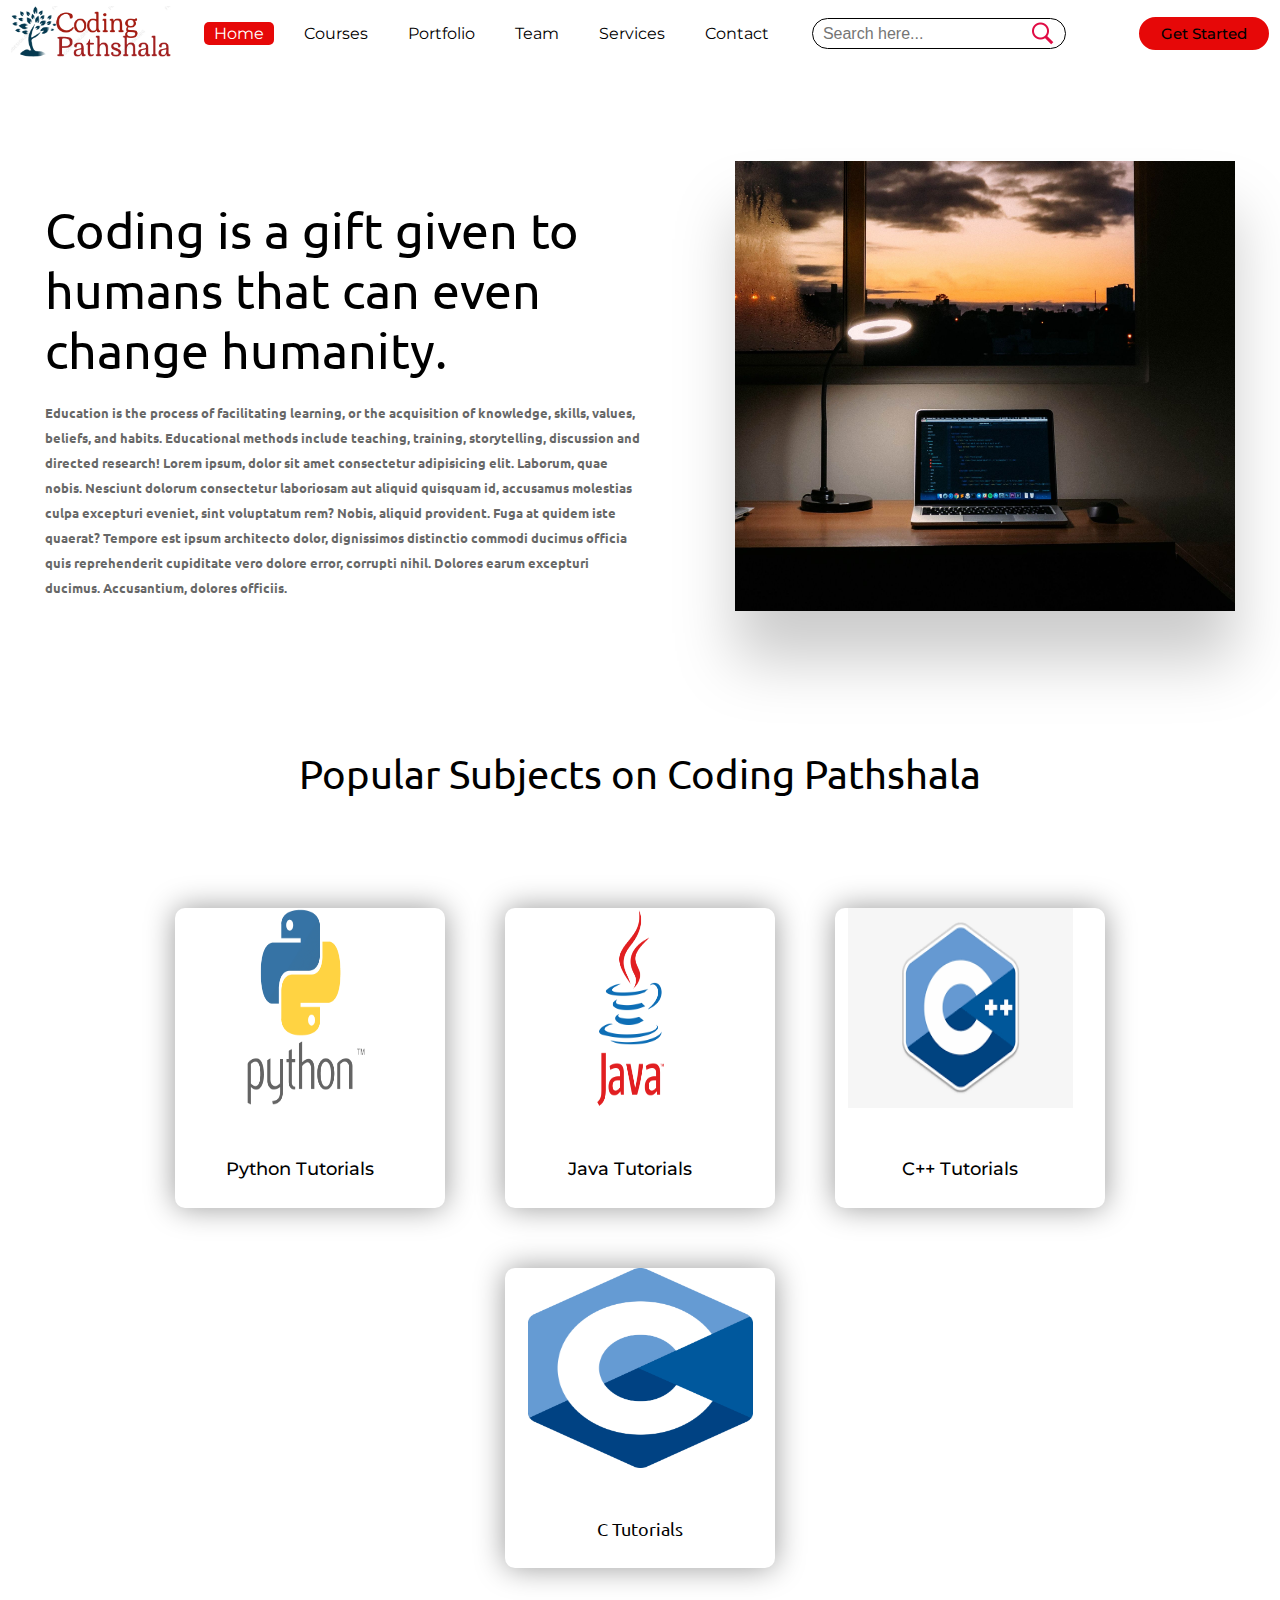
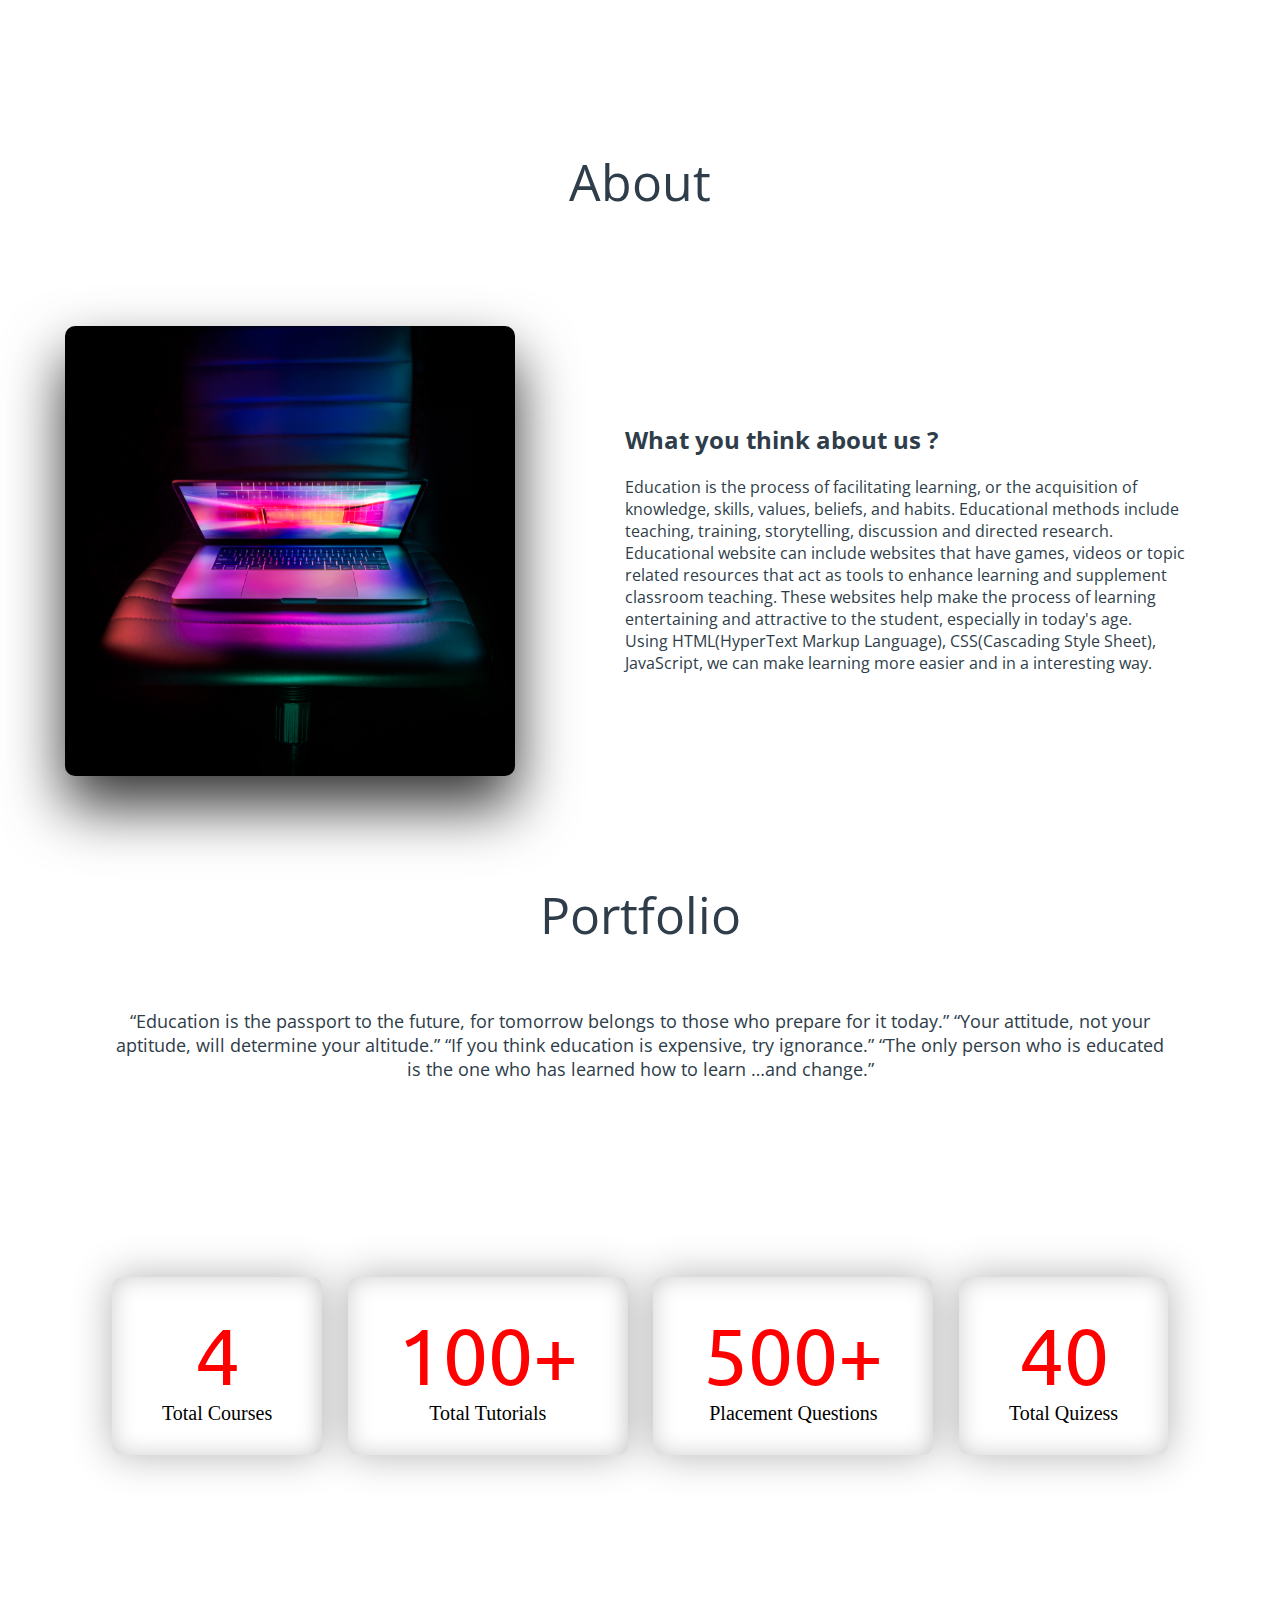
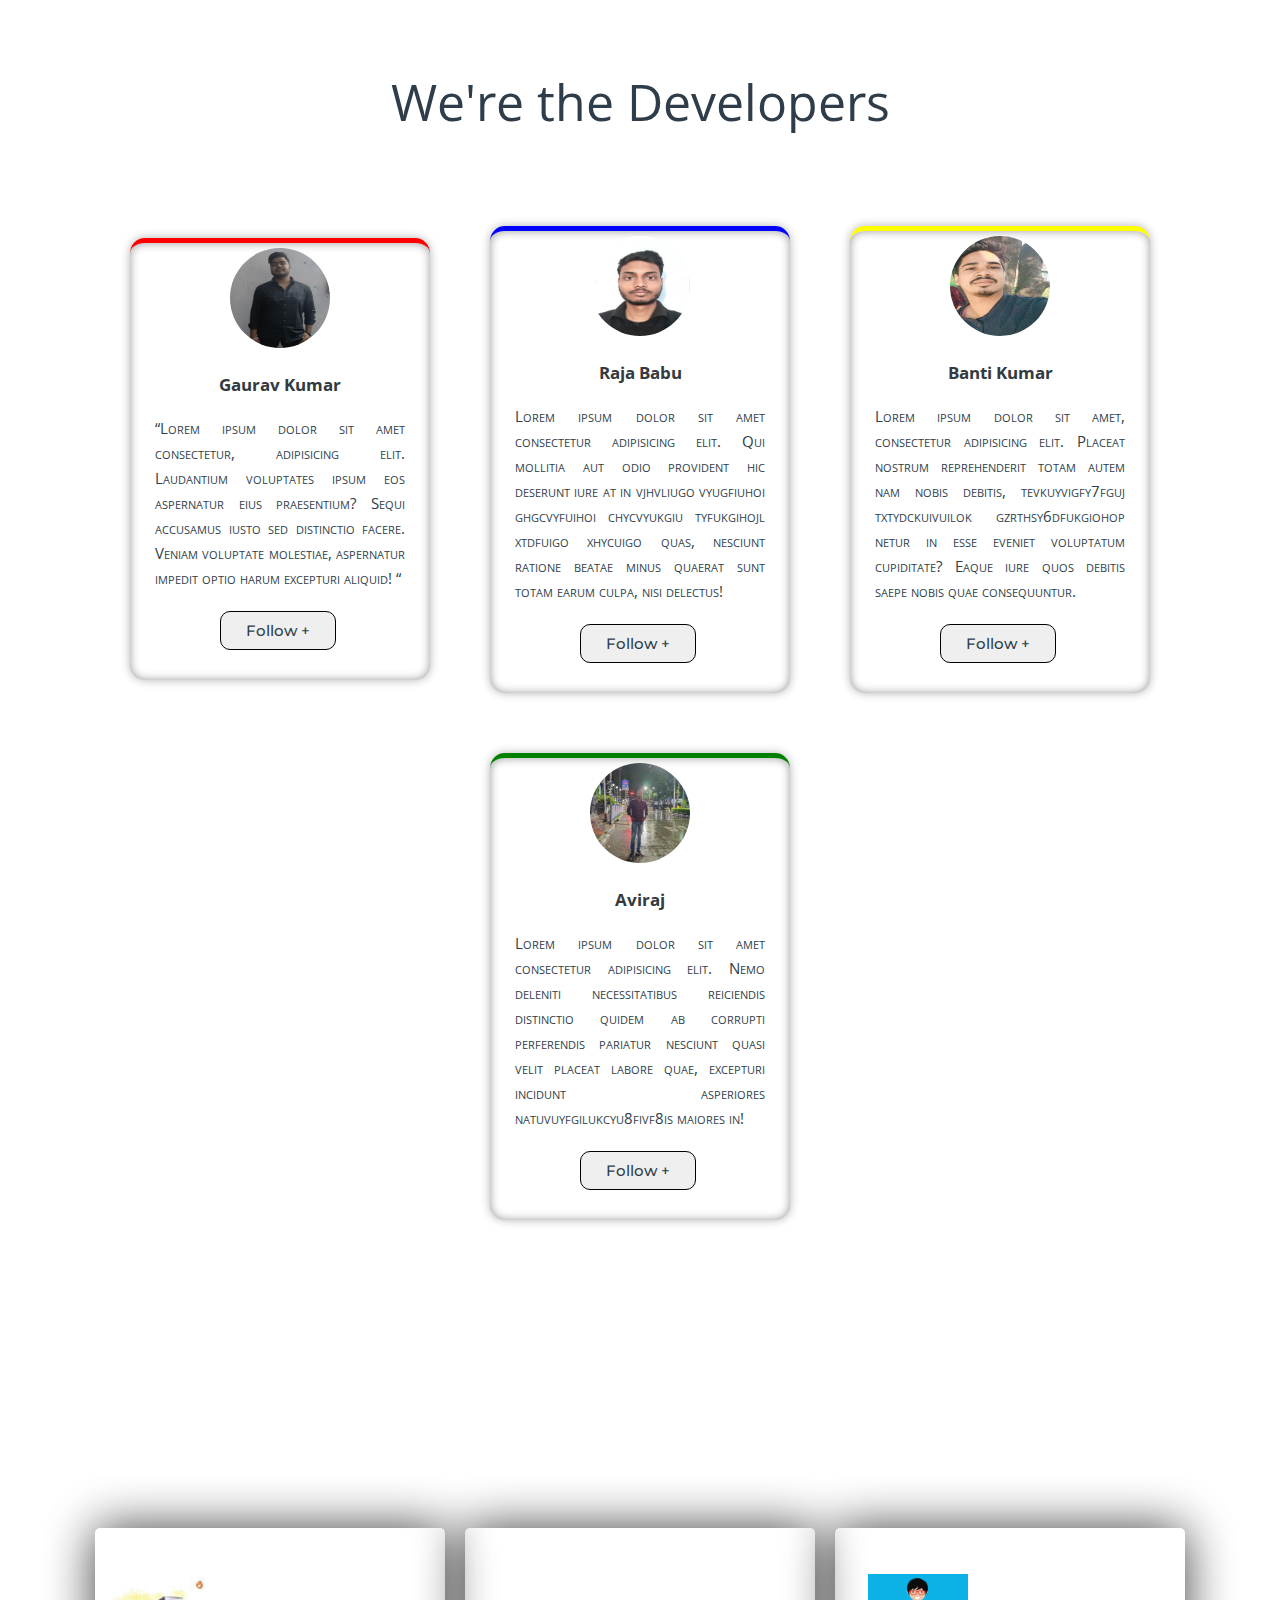
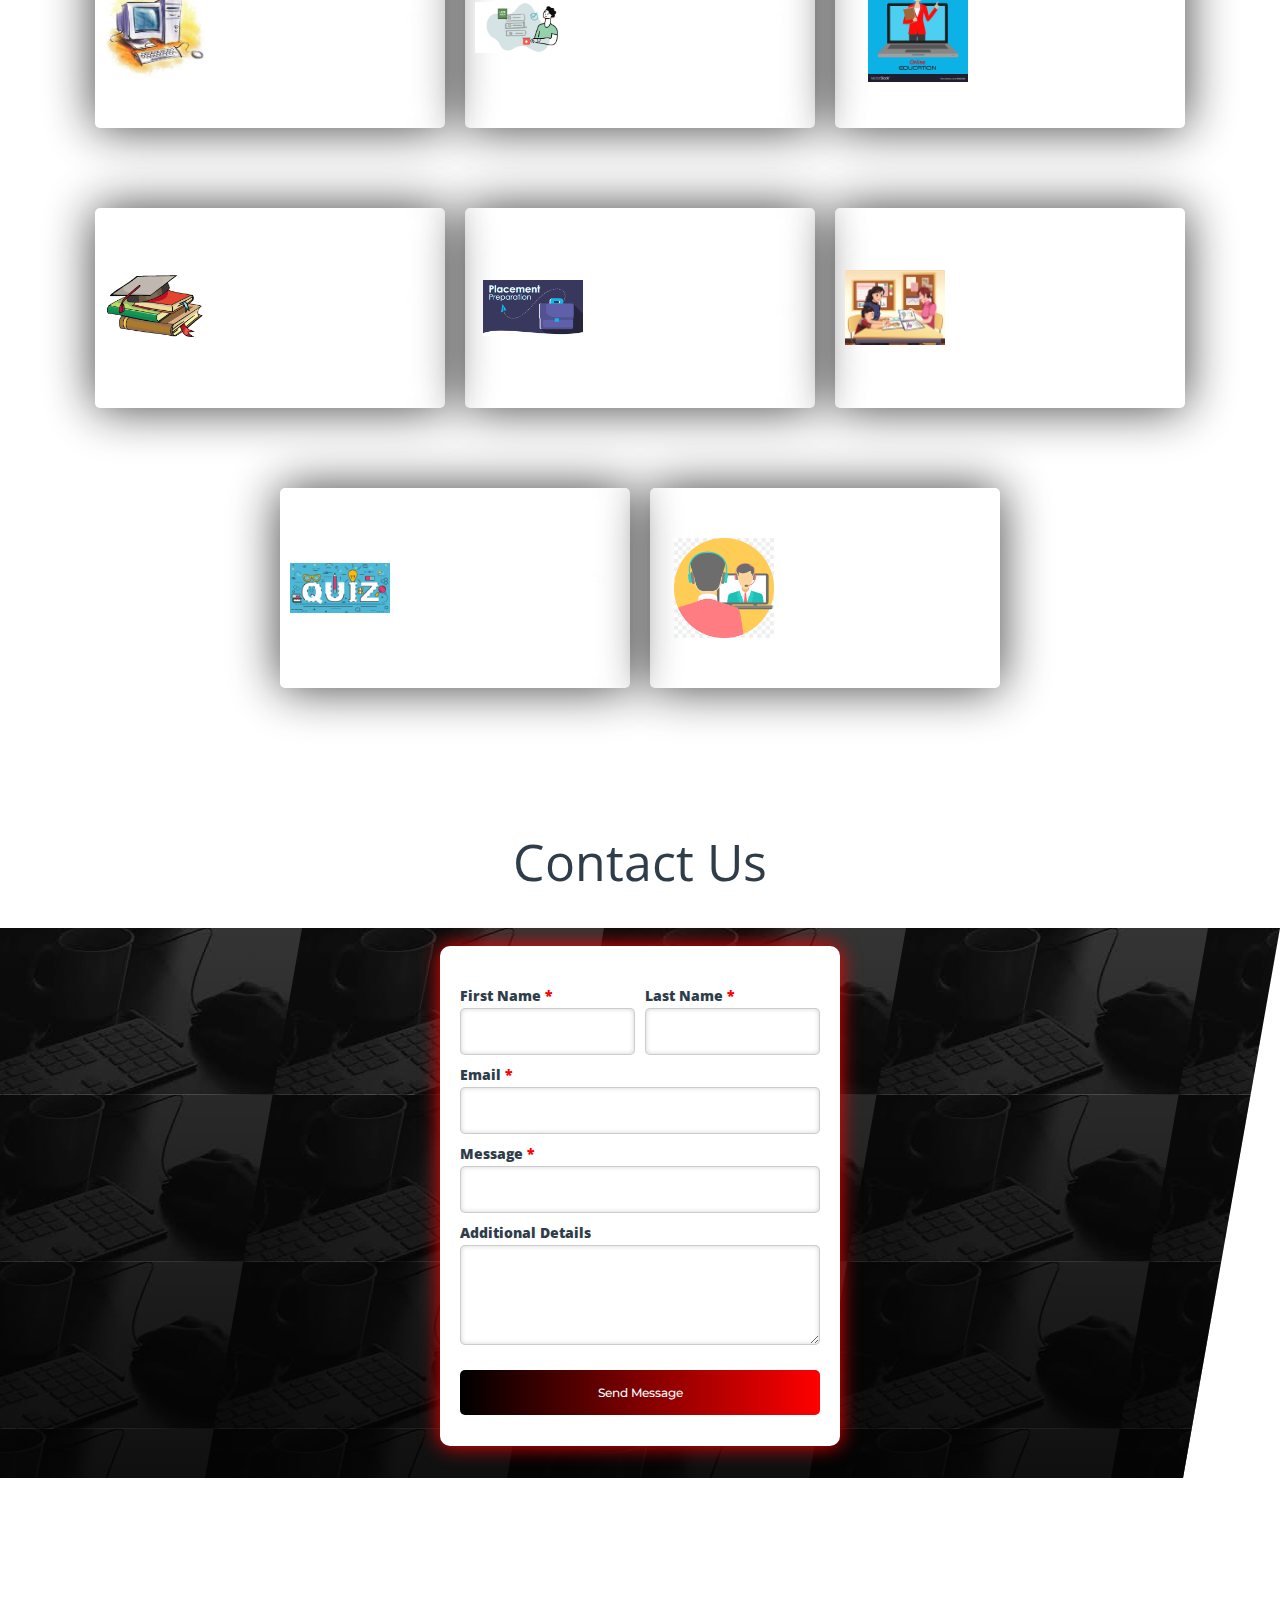
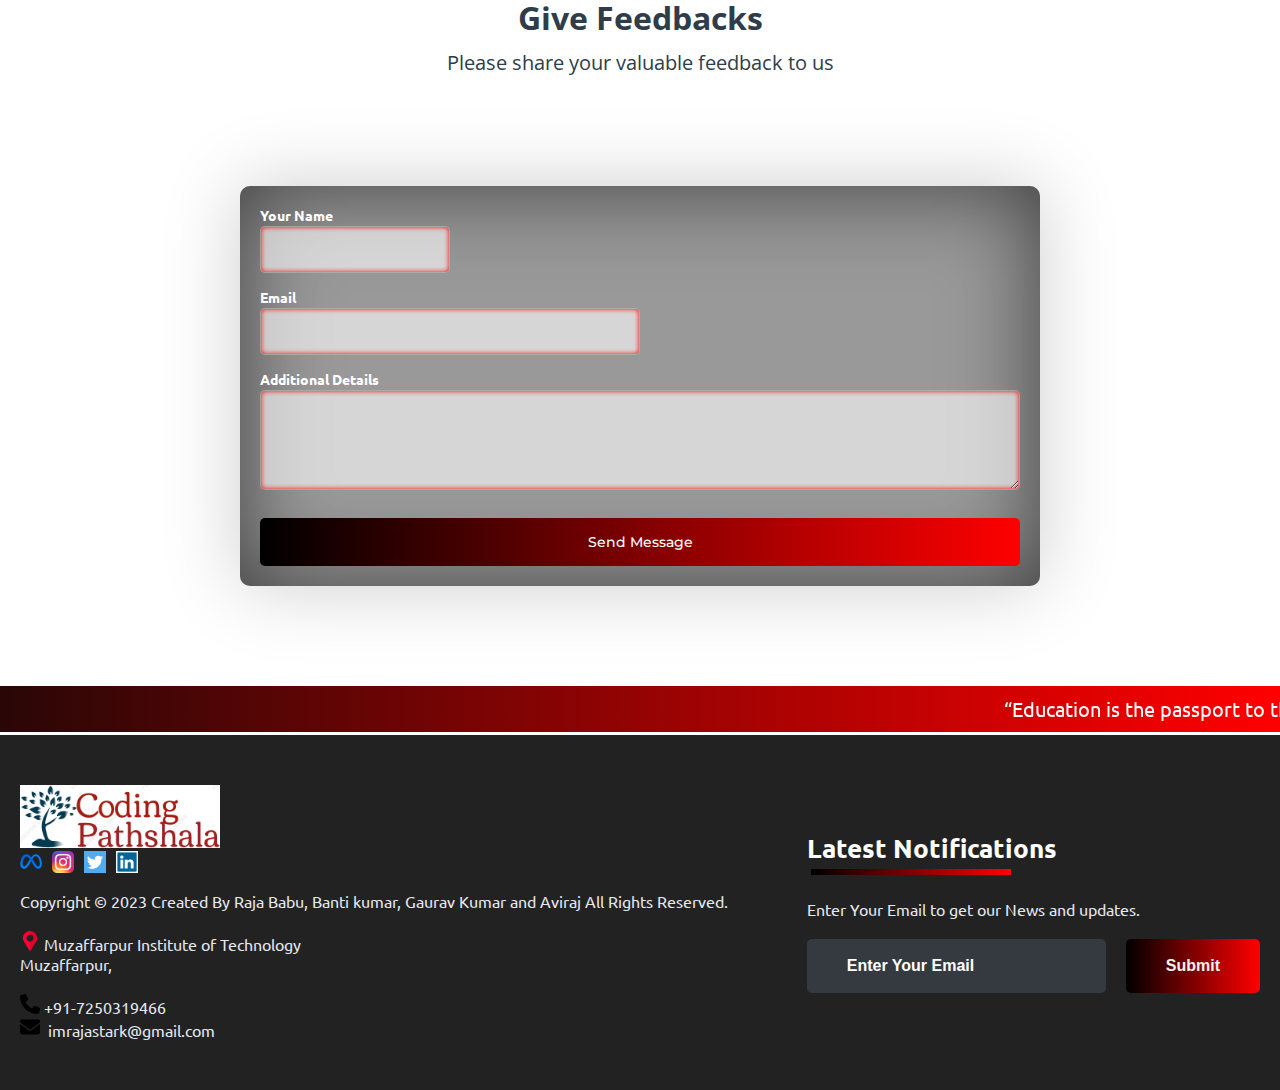
==== commit cc021d47: "Update index.html" ====
--- a/index.html
+++ b/index.html
@@ -19,11 +19,13 @@
 				<div class="logo"><a href="index.html"><img src="images/logo1.png" alt="logo"></a></div>
 				<ul>
 					<li><a class="active" href="">Home</a></li>
+					<li><a href="#courses_section">Courses</a></li>
 					<li><a href="#portfolio_section">Portfolio</a></li>
 					<li><a href="#team_section">Team</a></li>
 					<li><a href="#services_section">Services</a></li>
 					<li><a href="#contactus_section">Contact</a></li>
 				</ul>
+
 				<div class="srch"><input type="text" class="search" placeholder="Search here..."><img
 						src="images/icons/search.png" alt="search" onclick=slide()></div>
 				<a class="get-started" href="login.html">Get Started</a>
@@ -37,12 +39,12 @@
 					<p>imrajastark</p>
 				</div>
 				<ul>
-					<li><a href="#about_section">About</a></li>
+					<li><a class="active" href="">Home</a></li>
+					<li><a href="#courses_section">Courses</a></li>
 					<li><a href="#portfolio_section">Portfolio</a></li>
 					<li><a href="#team_section">Team</a></li>
 					<li><a href="#services_section">Services</a></li>
 					<li><a href="#contactus_section">Contact</a></li>
-					<li><a href="#feedBACK">Feedback</a></li>
 				</ul>
 			</div>
 		</header>
@@ -67,7 +69,7 @@
 	</header>
 
 	<!-- Some Popular Subjects -->
-	<div class="title" >
+	<div class="title" id="courses_section">
 		<span>Popular Subjects on Coding Pathshala</span>
 	</div>
 	<br><br>
@@ -78,25 +80,33 @@
 					<a href="python.html" target="_blank">
 						<div class="fpart"><img src="images/subjects/python.png"></div>
 
-						<center><div class="spart">Python Tutorials</div></center>
+						<center>
+							<div class="spart">Python Tutorials</div>
+						</center>
 					</a>
 				</div>
 				<div class="dcard">
+					<a href="java.html" target="_blank">
 					<div class="fpart"><img src="images/subjects/java.png"></div>
-					<a href="java.html" target="_blank">
-						<center><div class="spart">Java Tutorials</div></center>
+						<center>
+							<div class="spart">Java Tutorials</div>
+						</center>
 					</a>
 				</div>
 				<div class="dcard">
+					<a href="c++.html" target="_blank">
 					<div class="fpart"><img src="images/subjects/c++.png"></div>
-					<a href="c++.html" target="_blank">
-						<center><div class="spart">C++ Tutorials </div></center>
+						<center>
+							<div class="spart">C++ Tutorials </div>
+						</center>
 					</a>
 				</div>
 				<div class="dcard">
+					<a href="c.html" target="_blank"></a>
 					<div class="fpart"><img src="images/subjects/c.png"></div>
-					<a href="c.html" target="_blank">
-						<center><div class="spart">C Tutorials</div></center>
+						<center>
+							<div class="spart">C Tutorials</div>
+						</center>
 					</a>
 				</div>
 			</div>
--- a/style.css
+++ b/style.css
@@ -4,76 +4,77 @@
 @import url('https://fonts.googleapis.com/css?family=Open+Sans&display=swap');
 
 * {
-    box-sizing: border-box;
-    margin: 0;
-    padding: 0;
+	box-sizing: border-box;
+	margin: 0;
+	padding: 0;
 }
 
 html {
-    scroll-behavior: smooth;
+	scroll-behavior: smooth;
 }
 
 body {
-    background: white;
-    font-family: 'Ubuntu', sans-serif;
+	background: white;
+	font-family: 'Ubuntu', sans-serif;
 }
 
 .logo img {
-    width: 160px;
-    cursor: pointer;
-    transition: all 1s;
+	width: 160px;
+	cursor: pointer;
+	transition: all 1s;
 }
 
 nav {
 
-    top: 0;
-    position: fixed;
-    display: flex;
-    width: 100%;
-    z-index: 1000;
-    background: white;
-    justify-content: space-around;
-    transition: 1.5s;
-    align-items: center;
-    font-size: 16px;
-    font-weight: 800;
+	top: 0;
+	position: fixed;
+	display: flex;
+	width: 100%;
+	z-index: 1000;
+	background: white;
+	justify-content: space-around;
+	transition: 1.5s;
+	align-items: center;
+	font-size: 16px;
+	font-weight: 800;
 
 }
 
 nav ul {
-    display: flex;
-    align-items: center;
-    padding-top: 15px;
-    padding-bottom: 15px;
+	display: flex;
+	align-items: center;
+	padding-top: 15px;
+	padding-bottom: 15px;
 }
 
 nav ul li {
-    list-style: none;
-    margin: 7px 10px;
+	list-style: none;
+	margin: 7px 10px;
 }
 
 nav ul li a {
-    padding: 2px 10px;
-    color: black;
-    cursor: pointer;
-    transition: .5s;
-    text-decoration: none;
-    font-size: 16px;
-    font-weight: 400;
+	padding: 2px 10px;
+	color: black;
+	cursor: pointer;
+	transition: .5s;
+	text-decoration: none;
+	font-size: 16px;
+	font-weight: 400;
 
 }
 
 nav ul li a:hover {
-    color: #fff;
-    border-radius: 5px;
-    background: #e60808;
+	color: #fff;
+	border-radius: 5px;
+	background: #e60808;
 }
 
 .active {
-    color: #fff;
-    border-radius: 5px;
-    background: #e60808;
-}
+	color: #fff;
+	border-radius: 5px;
+	background: #e60808;
+}
+
 .srch {
 	padding: 2px 10px;
 	display: flex;
@@ -83,18 +84,20 @@
 	border: 1px solid;
 	border-radius: 20px;
 }
+
 .srch img {
 	width: 25px;
 	cursor: pointer;
-    color: white;
-}
+	color: white;
+}
+
 .srch .search {
 	/* padding: 2px 10px; */
 	outline: none;
 	border: none;
 	background: transparent;
-    font-size: 16px;
-    color: white;
+	font-size: 16px;
+	color: white;
 }
 
 .get-started {
@@ -103,17 +106,20 @@
 	border: 2px solid #e60808;
 	border-radius: 20px;
 	text-decoration: none;
-	
+
 	transition: .5s;
 	background-color: #e60808;
 	color: black;
 }
+
 .get-started:hover {
-    color: #fff;
-    border-radius: 5px;
-    background: #e60808;
-}
-a, button {
+	color: #fff;
+	border-radius: 5px;
+	background: #e60808;
+}
+
+a,
+button {
 	float: left;
 	font-family: "Montserrat", "Ubuntu";
 	font-weight: 500;
@@ -122,32 +128,6 @@
 	display: block;
 	text-decoration: none;
 	text-align: center;
-	}
-	
-/* Container */
-.head-container {
-	margin-top: 250px;
-	display: flex;
-	flex-wrap: wrap;
-	align-items: center;
-	justify-content: space-around;
-}
-.quote {
-	width: 600px;
-	transform: translateY(-50px);
-}
-.quote h5 {
-	margin-top: 20px;
-	color: #0009;
-	line-height: 25px;
-}
-.quote p {
-	font-size: 50px;
-	color: black;
-}
-.svg-image img{
-	width: 500px;
-	filter: drop-shadow(0 30px 20px rgba(0,0,0,0.2));
 }
 
 /* SIDE MENU */
@@ -156,37 +136,38 @@
 	width: 25px;
 	display: none;
 }
+
 .side-menu {
 	width: 100%;
 	height: 100%;
-	background:  #e60808;
+	background: #e60808;
 	position: absolute;
 	top: 0;
 	transition: .8s;
 	z-index: 2000;
 	transform: translateX(-100%);
 }
+
 .side-menu ul {
 	margin-top: 35%;
 	display: flex;
 	flex-direction: column;
 	justify-content: center;
-	/* background: #FA4B37; */
-}
+}
+
 .side-menu ul li {
 	list-style: none;
-	/* background: #009900; */
-	display: flex;
-	justify-content: center;
-	align-items: center;
-	/* border-bottom: 1px solid #fff; */
-	/* padding: 10px 0px; */
-}
-.side-menu ul li:hover a{
+	display: flex;
+	justify-content: center;
+	align-items: center;
+}
+
+.side-menu ul li:hover a {
 	background: #fff;
 	color: #DF2771;
 }
-.side-menu ul li a{
+
+.side-menu ul li a {
 	color: #FFF;
 	width: 100%;
 	font-size: 1em;
@@ -194,18 +175,21 @@
 	text-decoration: none;
 	padding: 15px 0px;
 }
-.close img{
+
+.close img {
 	float: right;
 	width: 35px;
 	cursor: pointer;
 	margin: 10px;
 }
+
 .user {
 	display: flex;
 	justify-content: center;
 	align-items: center;
 	margin-top: 10%;
 }
+
 .user img {
 	width: 60px;
 	border-radius: 50%;
@@ -214,25 +198,68 @@
 	margin-right: 30px;
 	cursor: pointer;
 }
+
 .user p {
 	color: #fff;
 	cursor: pointer;
 }
-.user img, .user p {
+
+.user img,
+.user p {
 	opacity: 1;
 }
+
+/* Container */
+.head-container {
+	display: flex;
+	flex-wrap: wrap;
+	align-items: center;
+	justify-content: space-around;
+}
+
+.quote {
+	margin-top: 250px;
+	width: 600px;
+	transform: translateY(-50px);
+}
+
+.quote h5 {
+	margin-top: 20px;
+	color: #0009;
+	line-height: 25px;
+}
+
+.quote p {
+	font-size: 50px;
+	color: black;
+}
+
+.svg-image img {
+	margin-top: 125px;
+	width: 500px;
+	height: 450px;
+	filter: drop-shadow(0 50px 30px rgba(0, 0, 0, 0.2));
+}
+
+
 /*Common things in all sections*/
-#about_section, #portfolio_section, #team_section, #services_section, #contactus_section {
+#about_section,
+#portfolio_section,
+#team_section,
+#services_section,
+#contactus_section {
 	font-family: 'Open Sans', sans-serif;
 	color: #2E3D49;
 	position: relative;
 }
+
 .diffSection {
 	width: 100%;
 	/*position: relative;*/
 	justify-content: center;
 	align-items: center;
 }
+
 .diffSection .content {
 	margin: 10px;
 	text-align: center;
@@ -243,247 +270,156 @@
 
 /*Title of Subjects*/
 .title {
-    margin-top: 150px; 
-   font-family: 'Open Sans', sans-serif;
-   font-size: 30px;
-   text-align: center;
-   color: #2E3D49;
-}
-/*Subjects*/
-/*.cbox {
-	position: relative;
-	width: 100%;
-	display: inline-flex;
+	font-size: 40px;
+	padding: 10px;
+	text-align: center;
+	padding-top: 100px;
+	padding-bottom: 40px;
+	font-weight: 400;
+}
+
+.ccard {
+	display: flex;
 	flex-wrap: wrap;
 	justify-content: center;
-}
-.cbox .det {
+	align-items: center;
+}
+
+.ccardbox {
+	display: flex;
+	flex-wrap: wrap;
+	justify-content: center;
+}
+
+.dcard {
+	margin: 30px;
+	width: 270px;
+	height: 300px;
+	/*background: linear-gradient(to right, rgb(196, 103, 103), rgb(211, 65, 65));*/
+	background: white;
+	border-radius: 10px;
+	box-shadow: 0 0 30px rgba(0, 0, 0, 0.4);
+}
+
+.dcard .fpart {
 	width: 250px;
-	height: 80px;
-	margin: 10px;
-	background: #fff;
-	cursor: pointer;
-}
-.cbox .det a{
-	justify-content: space-around;
-	width: 250px;
-	padding: 28px;
-	border-radius: 10px;
-	border: 1px solid #FA4B37;
-	font-size: 15px;
-	color: #272529;
-	font-family: cursive;
-	text-decoration: none;
-}
-.cbox .det a:hover {
-	background: linear-gradient(to right, #FA4B37, #DF2771);
-	color: white;
-}
-.cbox .det a:hover img{
-	filter: brightness(100);
-}
-.cbox img {
-	width: 20px;
-	margin-right: 20px;
-}
-.cbox {
-	position: relative;
-	width: 100%;
-	display: inline-flex;
-	flex-wrap: wrap;
-	justify-content: center;
-}
-.cbox .det {
-	width: 250px;
-	height: 80px;
-	margin: 10px;
-	background: #fff;
-	cursor: pointer;
-}
-.cbox .det a{
-	justify-content: space-around;
-	width: 250px;
-	padding: 28px;
-	border-radius: 10px;
-	border: 1px solid #FA4B37;
-	font-size: 15px;
-	color: #272529;
-	font-family: cursive;
-	text-decoration: none;
-}
-.cbox .det a:hover {
-	background: linear-gradient(to right, #FA4B37, #DF2771);
-	color: white;
-}
-.cbox .det a:hover img{
-	filter: brightness(100);
-}
-.cbox img {
-	width: 20px;
-	margin-right: 20px;
-}
-*/
-.ccard {
-	display: flex;
-	flex-wrap: wrap;
-	justify-content: center;
-	align-items: center;
-}
-.ccardbox {
-	display: flex;
-	flex-wrap: wrap;
-	justify-content: center;
-}
-
-.dcard {
-	margin: 25px;
-	width: 250px;
-	height: 250px;
-	background: linear-gradient(to right,rgb(196, 103, 103),rgb(211, 65, 65));
-	border-radius: 10px;
-	box-shadow: 0 0 30px rgba(0,0,0,0.4);
-}
-
-.dcard .fpart {
-	width: inherit;
-	height: 150px;
+	height: 200px;
 	color: #000;
 	text-align: center;
 	overflow: hidden;
 }
+
 .dcard .fpart img {
-	width: 100%;
+	width: 90%;
 	height: 100%;
 }
 
 .dcard .spart {
-	padding: 20px;
-	padding-top: 60px;
-	padding-right: 0px;
-	padding-left: 60px;
-	color:black;
+	margin: 50px;
 	text-align: center;
-	cursor: pointer;
-}
-.dcard:hover .fpart img{
+	color: #000;
+	cursor: pointer;
+	font-size: 18px;
+}
+
+.dcard:hover {
 	transition: .8s ease;
 	transform: scale(1.2);
 }
-
-/*Small Titles for  Topics*/
-.title2 {
-	position: relative;
-	padding-top: 150px;
+.dcard .spart:hover{
+	color: #fff;
+	border-radius: 5px;
+	background: #e60808;
+	transition: .3s;
+}
+
+/*ABOUT*/
+
+.about-content {
+	display: flex;
+	flex-wrap: wrap;
+	align-items: center;
+	justify-content: center;
+}
+
+.about-content .side-text {
+	margin-top: 200px;
 	margin-left: 100px;
-}
-.title2 span{
-	font-weight: 700;
-	font-family: 'Open Sans', sans-serif;
-	font-size: 30px;
-	color: #2E3D49;
-}
-.title2 .shortdesc2 {
-	padding: 10px;
-	font-family: 'Open Sans', sans-serif;
-	font-size: 15px;
-	color: #2E3D49;
-	margin-bottom: 10px;
-}
-
-/*ABOUT*/
-.about-content {
-	width: 100%;
-	position: relative;
-	justify-content: center;
-	flex-wrap: wrap;
-	display: flex;
-	align-items: center;
-}
-.about-content .side-text {
-	width: 550px;
-	padding: 50px 40px;
-	background: #fff;
-	box-shadow: 2px 0 100px rgba(0,0,0,0.3);
-	border-radius: 5px;
-	text-align: justify;
-	line-height: 22px;
-	opacity: 1;
-	transform: translateX(-100px);
-	transition: 1s ease-in-out;
-}
-.about-content .side-text-appear {
-	opacity: 1;
-	transform: translateX(0px);
+	width: 600px;
+	transform: translateY(-50px);
 }
 .about-content .side-text h2 {
 	padding: 10px;
 }
+
 .about-content .side-text p {
 	padding: 10px;
 }
+
 .about-content .side-image img {
-	width: 90%;
-	border-radius: 5px;
-}
-.sideImage {
-	transform: translateX(100px);
-	opacity: 0;
-	transition: .8s ease-in-out;
-}
-.sideImage-appear {
-	opacity: 1;
-	transform: translateX(0px);
-}
-
+	margin-top: 110px;
+	border-radius: 10px;
+	width: 450px;
+	height: 450px;
+	filter: drop-shadow(0 30px 30px rgba(0, 0, 0, 0.8));
+}
 
 
 /*PORTFOLIO*/
-.diffSection .content p{
-    padding-bottom: 25px;
-}
+.diffSection .content p {
+	padding-bottom: 25px;
+}
+
 .extra {
 	width: 100%;
 }
+
 .extra p {
 	padding: 30px;
 	padding-bottom: 150px;
 	font-size: 50px;
 	text-align: center;
-	color: #fff;
-	background-image: linear-gradient(rgba(0,0,0,0),rgba(0,0,0,0.7)),url("images/second.jpg");
+	color: white;
+	background-image: linear-gradient(rgba(0, 0, 0, 0), rgba(0, 0, 0, 1)), url("images/second.jpg");
 	background-size: cover;
 	background-attachment: fixed;
 	font-family: cursive;
 	z-index: -9;
 }
+
 .smbox {
 	display: flex;
 	flex-wrap: wrap;
 	transform: translateY(-100px);
 	justify-content: center;
 }
+
 .smbox span {
 	margin: 1%;
-	background: #fff;
-	box-shadow: inset 0px 0px 25px rgba(0,0,0,0.2),
-						0 0 40px rgba(0,0,0,0.3);
+	background: white;
+	box-shadow: inset 0px 0px 25px rgba(0, 0, 0, 0.2),
+		0 0 40px rgba(0, 0, 0, 0.3);
 	border-radius: 10px;
 	padding: 30px 50px;
 	cursor: pointer;
 }
+
 .smbox span:hover {
 	transform: scale(1.3);
 	transition: .5s ease;
 }
+
 .smbox .data {
 	font-size: 80px;
-	color: #FA6146;	
-}
+	color: red;
+}
+
 .smbox .det {
 	font-size: 20px;
-	color: #272529;
+	color: black;
 	font-family: cursive;
 }
+
 /* Team Section */
 .totalcard {
 	width: 100%;
@@ -493,44 +429,55 @@
 	justify-content: center;
 	margin-bottom: 50px;
 }
+
 .totalcard .card {
 	margin: 30px;
 	width: 300px;
 	border-radius: 15px;
 	background: white;
 }
-.totalcard .card{
-	box-shadow: inset 0 0 10px rgba(0,0,0,0.4),
-					0 0 10px rgba(0,0,0,0.3);
-}
-#card1{
+
+.totalcard .card {
+	box-shadow: inset 0 0 10px rgba(0, 0, 0, 0.4),
+		0 0 10px rgba(0, 0, 0, 0.3);
+}
+
+#card1 {
 	border-top: 5px solid red;
 }
-#card2{
+
+#card2 {
 	border-top: 5px solid blue;
 }
-#card3{
+
+#card3 {
 	border-top: 5px solid yellow;
 }
-#card4{
+
+#card4 {
 	border-top: 5px solid green;
 }
+
 #card1:hover {
 	box-shadow: inset 0px 0px 10px red,
-				1px 1px 30px red;
-}
+		1px 1px 30px red;
+}
+
 #card2:hover {
 	box-shadow: inset 0px 0px 10px blue,
-				1px 1px 30px blue;
-}
+		1px 1px 30px blue;
+}
+
 #card3:hover {
 	box-shadow: inset 0px 0px 10px yellow,
-				1px 1px 30px yellow;
-}
+		1px 1px 30px yellow;
+}
+
 #card4:hover {
 	box-shadow: inset 0px 0px 10px green,
-				1px 1px 30px green;
-}
+		1px 1px 30px green;
+}
+
 .totalcard .card img {
 	width: 100px;
 	height: 100px;
@@ -539,12 +486,14 @@
 	border-radius: 50px;
 	transition-duration: .8s;
 }
+
 .totalcard .card img:hover {
 	transform: scale(3.5);
 	border-radius: 0;
-	box-shadow: 0 0 20px rgba(0,0,0,0.5);
-}
-#detail p{
+	box-shadow: 0 0 20px rgba(0, 0, 0, 0.5);
+}
+
+#detail p {
 	font-size: 15px;
 	line-height: 25px;
 	font-variant: small-caps;
@@ -553,6 +502,7 @@
 	margin-bottom: 0px;
 	margin-top: 0px;
 }
+
 #detail button {
 	outline: none;
 	border-radius: 10px;
@@ -562,6 +512,7 @@
 	cursor: pointer;
 	transition-duration: .4s;
 }
+
 #detail a {
 	bottom: 80px;
 	text-decoration: none;
@@ -570,28 +521,34 @@
 	margin-left: 90px;
 	align-self: center;
 }
+
 .btn-gaurav:hover {
 	background: red;
 	color: #fff;
 }
+
 .btn-raja:hover {
-	background: blue;
-	color: #fff;
-}
+	background: rgb(86, 139, 149);
+	color: #fff;
+}
+
 .btn-banti:hover {
-	background: yellow;
-	color: #fff;
-}
+	background: rgb(43, 43, 1);
+	color: #fff;
+}
+
 .btn-aviraj:hover {
-	background:green;
-	color: #fff;
-}
+	background: green;
+	color: #fff;
+}
+
 .card-title {
 	font-size: 17px;
 	color: #343A40;
 	padding: 20px;
 	font-weight: 700;
 }
+
 /*Service Section*/
 .service-swipe {
 	display: flex;
@@ -599,16 +556,20 @@
 	justify-content: center;
 	align-items: center;
 	background-image: url(images/third.jpg);
+	opacity: .95;
 	background-size: cover;
 	background-attachment: fixed;
 }
+
 .service-swipe .s-card img {
 	width: 100px;
 }
+
 .service-swipe a {
 	padding: 0;
 	margin: 40px 10px;
 }
+
 .service-swipe .s-card {
 	display: flex;
 	justify-content: space-around;
@@ -617,17 +578,19 @@
 	text-align: center;
 	width: 350px;
 	height: 200px;
-	box-shadow: inset 0 0 20px rgba(255,255,255,0.05),
-					0 0 50px rgba(0,0,0,0.8);
+	box-shadow: inset 0 0 20px rgba(255, 255, 255, 0.05),
+		0 0 50px rgba(0, 0, 0, 0.8);
 	border-radius: 5px;
 	cursor: pointer;
 	transition-duration: .5s;
 }
+
 .service-swipe .s-card p {
 	color: white;
 	font-size: 1.2em;
-	font-family: 'Open Sans',sans-serif;
-}
+	font-family: 'Open Sans', sans-serif;
+}
+
 .service-swipe .s-card:hover {
 	box-shadow: 0 0 50px white;
 	transform: translateY(-10px);
@@ -636,8 +599,8 @@
 /*Contact Section*/
 .csec {
 	background: linear-gradient(to right, red, black);
-	background-image: linear-gradient(rgba(0,0,0,0),rgba(0,0,0,0.7)),url("images/forth.jpg");
-	background-attachment: fixed; 
+	background-image: linear-gradient(rgba(0, 0, 0, 0), rgba(0, 0, 0, 0.7)), url("images/forth.jpg");
+	background-attachment: fixed;
 	position: absolute;
 	width: 100%;
 	height: 550px;
@@ -647,6 +610,7 @@
 	transform: skewX(-10deg);
 	z-index: -1;
 }
+
 .back-contact {
 	margin-top: 0px;
 	transform: translateY(-50px);
@@ -654,54 +618,61 @@
 	align-items: center;
 	justify-content: space-around;
 }
+
 .cc {
 	height: 400px;
 	width: 400px;
 	height: 500px;
 	border-radius: 10px;
 	justify-content: center;
-	box-shadow: 1px 1px 20px rgba(0,0,0,0.4);
+	box-shadow: 1px 1px 20px rgba(0, 0, 0, 0.4);
 	background: #fff;
 	box-shadow: 0 0 20px red;
 }
+
 .cc form {
 	margin: 5%;
 	margin-top: 40px;
 	width: 90%;
 	height: 90%;
 }
+
 .cc form label {
 	position: absolute;
 	color: #2E3D49;
-	font-size: 13px;
+	font-size: 14px;
 	font-weight: 800;
 }
+
 .cc form input {
 	padding: 15px;
 	margin-bottom: 10px;
 	border-radius: 5px;
 	box-shadow: inset 0 0 5px lightgray;
-	border: 1px solid rgba(0,0,0,0.2);
+	border: 1px solid rgba(0, 0, 0, 0.2);
 	outline: none;
 	color: #2E3D49;
 	font-weight: 600;
 }
+
 .imp {
 	color: red;
 }
+
 form textarea {
 	width: 100%;
 	height: 100px;
 	box-shadow: inset 0 0 5px lightgray;
-	border: 1px solid rgba(0,0,0,0.2);
+	border: 1px solid rgba(0, 0, 0, 0.2);
 	border-radius: 5px;
 	outline: none;
 	color: #2E3D49;
 	font-weight: 600;
 	padding: 15px;
 }
+
 #csubmit {
-	margin-top: 20px; 
+	margin-top: 20px;
 	background: linear-gradient(to right, black, red);
 	border-radius: 5px;
 	border-style: none;
@@ -712,9 +683,10 @@
 	font-size: 12px;
 	cursor: pointer;
 }
+
 #csubmit:hover {
 	box-shadow: 0 0 50px white;
-	background:black;
+	background: black;
 }
 
 /*FEEDBACK*/
@@ -723,13 +695,15 @@
 	margin-top: 100px;
 	margin-left: 0px;
 }
-.title2 span{
+
+.title2 span {
 	font-weight: 700;
 	font-family: 'Open Sans', sans-serif;
 	font-size: 32px;
 	font-weight: 400px;
 	color: #2E3D49;
 }
+
 .title2 .shortdesc2 {
 	padding: 10px;
 	font-family: 'Open Sans', sans-serif;
@@ -737,27 +711,30 @@
 	color: #2E3D49;
 	margin-bottom: 10px;
 }
+
 .feedbox {
 	margin-top: 50px;
 	width: 100%;
 	display: flex;
-	background-image: linear-gradient(rgba(0,0,0,20),rgba(0,0,0,0.200)),url("images/fifth.png");
+	background-image: linear-gradient(rgba(0, 0, 0, 20), rgba(0, 0, 0, 0.200)), url("images/fifth.png");
 	background-size: cover;
 	padding: 50px 80px;
 	background-attachment: fixed;
 	align-items: center;
 	justify-content: space-around;
 }
+
 .feed {
 	width: 800px;
 	height: 400px;
 	position: relative;
 	border-radius: 10px;
 	justify-content: center;
-	box-shadow: inset 0 0 90px rgba(0,0,0,0.6),
-					0 0 80px rgba(0,0,0,0.2);
-	background: rgba(0,0,0,0.4);
-}
+	box-shadow: inset 0 0 90px rgba(0, 0, 0, 0.6),
+		0 0 80px rgba(0, 0, 0, 0.2);
+	background: rgba(0, 0, 0, 0.4);
+}
+
 .feed form {
 	width: 100%;
 	height: 100%;
@@ -770,30 +747,36 @@
 	font-size: 14px;
 	font-weight: 800;
 }
-.feed form input, .feed textarea {
+
+.feed form input,
+.feed textarea {
 	padding: 15px;
 	border-radius: 5px;
 	box-shadow: inset 0 0 5px red;
-	border: 1px solid rgba(0,0,0,0.2);
+	border: 1px solid rgba(0, 0, 0, 0.2);
 	outline: none;
 	color: #2E3D49;
 	background: #fff9;
 	font-weight: 600;
 }
+
 .feed form input {
 	margin-bottom: 15px;
 	width: 50%;
 }
+
 .feed form .fname {
 	width: 25%;
 }
+
 .feed form textarea {
 	width: 100%;
 	height: 100px;
 }
+
 .feed #csubmit {
-	margin-top: 25px; 
-	background: linear-gradient(to right,black, red);
+	margin-top: 25px;
+	background: linear-gradient(to right, black, red);
 	border-radius: 5px;
 	border-style: none;
 	outline: none;
@@ -817,8 +800,9 @@
 footer {
 	color: #E5E8EF;
 	background: #000D;
-	padding: 50px 0; 
-}
+	padding: 50px 0;
+}
+
 footer .footer-container {
 	max-width: 1300px;
 	margin: auto;
@@ -828,44 +812,54 @@
 	align-items: center;
 	flex-wrap: wrap-reverse;
 }
-footer .social-media img{
+
+footer .social-media img {
 	width: 22px;
 }
-footer .logo img{
+
+footer .logo img {
 	width: 180px;
 	color: #fff;
 }
-footer .loc img{
+
+footer .loc img {
 	width: 20px;
 	color: #fff;
 }
-footer .phone img{
+
+footer .phone img {
 	width: 20px;
 	color: white;
 }
-footer .social-media a{
+
+footer .social-media a {
 	margin-right: 10px;
 	font-size: 22px;
 	text-decoration: none;
 }
-footer .right-col h1{
+
+footer .right-col h1 {
 	font-size: 26px;
 }
-footer .border{
+
+footer .border {
 	width: 200px;
 	height: 6px;
 	background: linear-gradient(to right, black, red);
 	margin: 4px;
 }
+
 footer .newsletter-form {
 	display: flex;
 	justify-content: center;
 	align-items: center;
 	flex-wrap: wrap;
 }
+
 footer input::placeholder {
-  color: white !important;
-}
+	color: white !important;
+}
+
 footer .txtb {
 	flex: 1;
 	padding: 18px 40px;
@@ -879,6 +873,7 @@
 	margin-top: 20px;
 	color: white;
 }
+
 footer .btn {
 	margin-top: 20px;
 	padding: 18px 40px;
@@ -891,8 +886,9 @@
 	border-radius: 5px;
 	margin-left: 20px;
 	cursor: pointer;
-	transition: opacity .3s linear;	
-}
+	transition: opacity .3s linear;
+}
+
 footer .btn:hover {
 	opacity: .7;
 }
@@ -902,55 +898,72 @@
 	.footer-container {
 		max-width: 600px;
 	}
+
 	.right-col {
 		width: 100%;
 		margin-bottom: 60px;
 	}
+
 	.left-col {
 		width: 100%;
 		text-align: center;
 	}
+
 	.social-media {
 		display: flex;
 		justify-content: center;
 	}
+
 	.logo {
 		transition: 1s;
 		margin-left: 30%;
 	}
-	nav ul, .srch, .get-started{
+
+	nav ul,
+	.srch,
+	.get-started {
 		display: none;
 	}
+
 	.menu {
 		display: block;
 	}
+
 	nav {
 		padding-bottom: 20px;
 		border-bottom: 1px solid #0005;
 		/* position: fixed; */
 		/* top: 0; */
 	}
-	.quote p, .quote h5, .play {
+
+	.quote p,
+	.quote h5,
+	.play {
 		justify-content: center;
 		text-align: center;
 	}
+
 	.quote p {
 		font-size: 30px;
 	}
+
 	.service-container .right-side img {
 		width: 90%;
 	}
+
 	.title {
 		margin-top: 0px;
 	}
-	
-}
+
+}
+
 @media screen and (max-width: 700px) {
-	footer .btn{
+	footer .btn {
 		margin: 0;
 		width: 100%;
 		margin-top: 20px;
 	}
+
 	.svg-image img {
 		width: 90%;
 		margin: 20px;
@@ -958,8 +971,10 @@
 	}
 }
 
-@media screen and (max-width: 1000px) {	
-	.feedbox form input, .feedbox form .fname{
+@media screen and (max-width: 1000px) {
+
+	.feedbox form input,
+	.feedbox form .fname {
 		width: 100%;
 	}
 }
